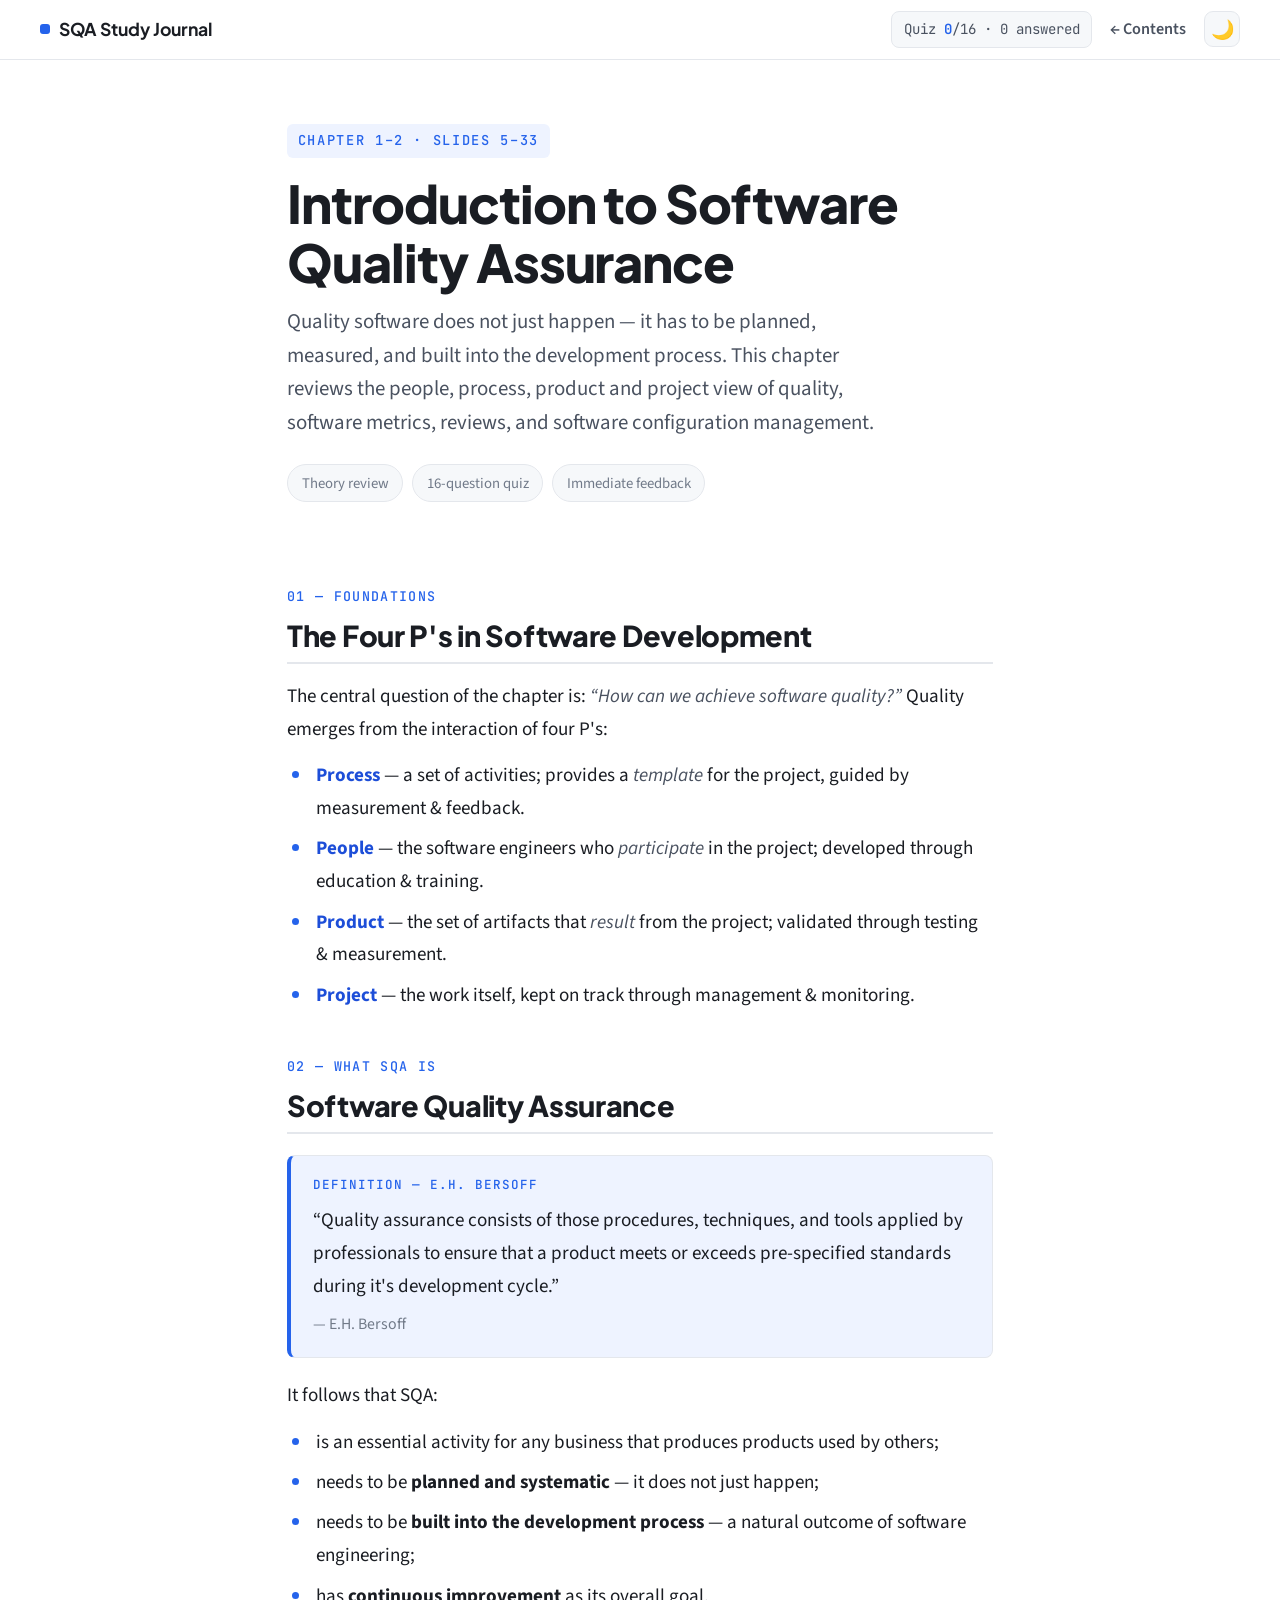
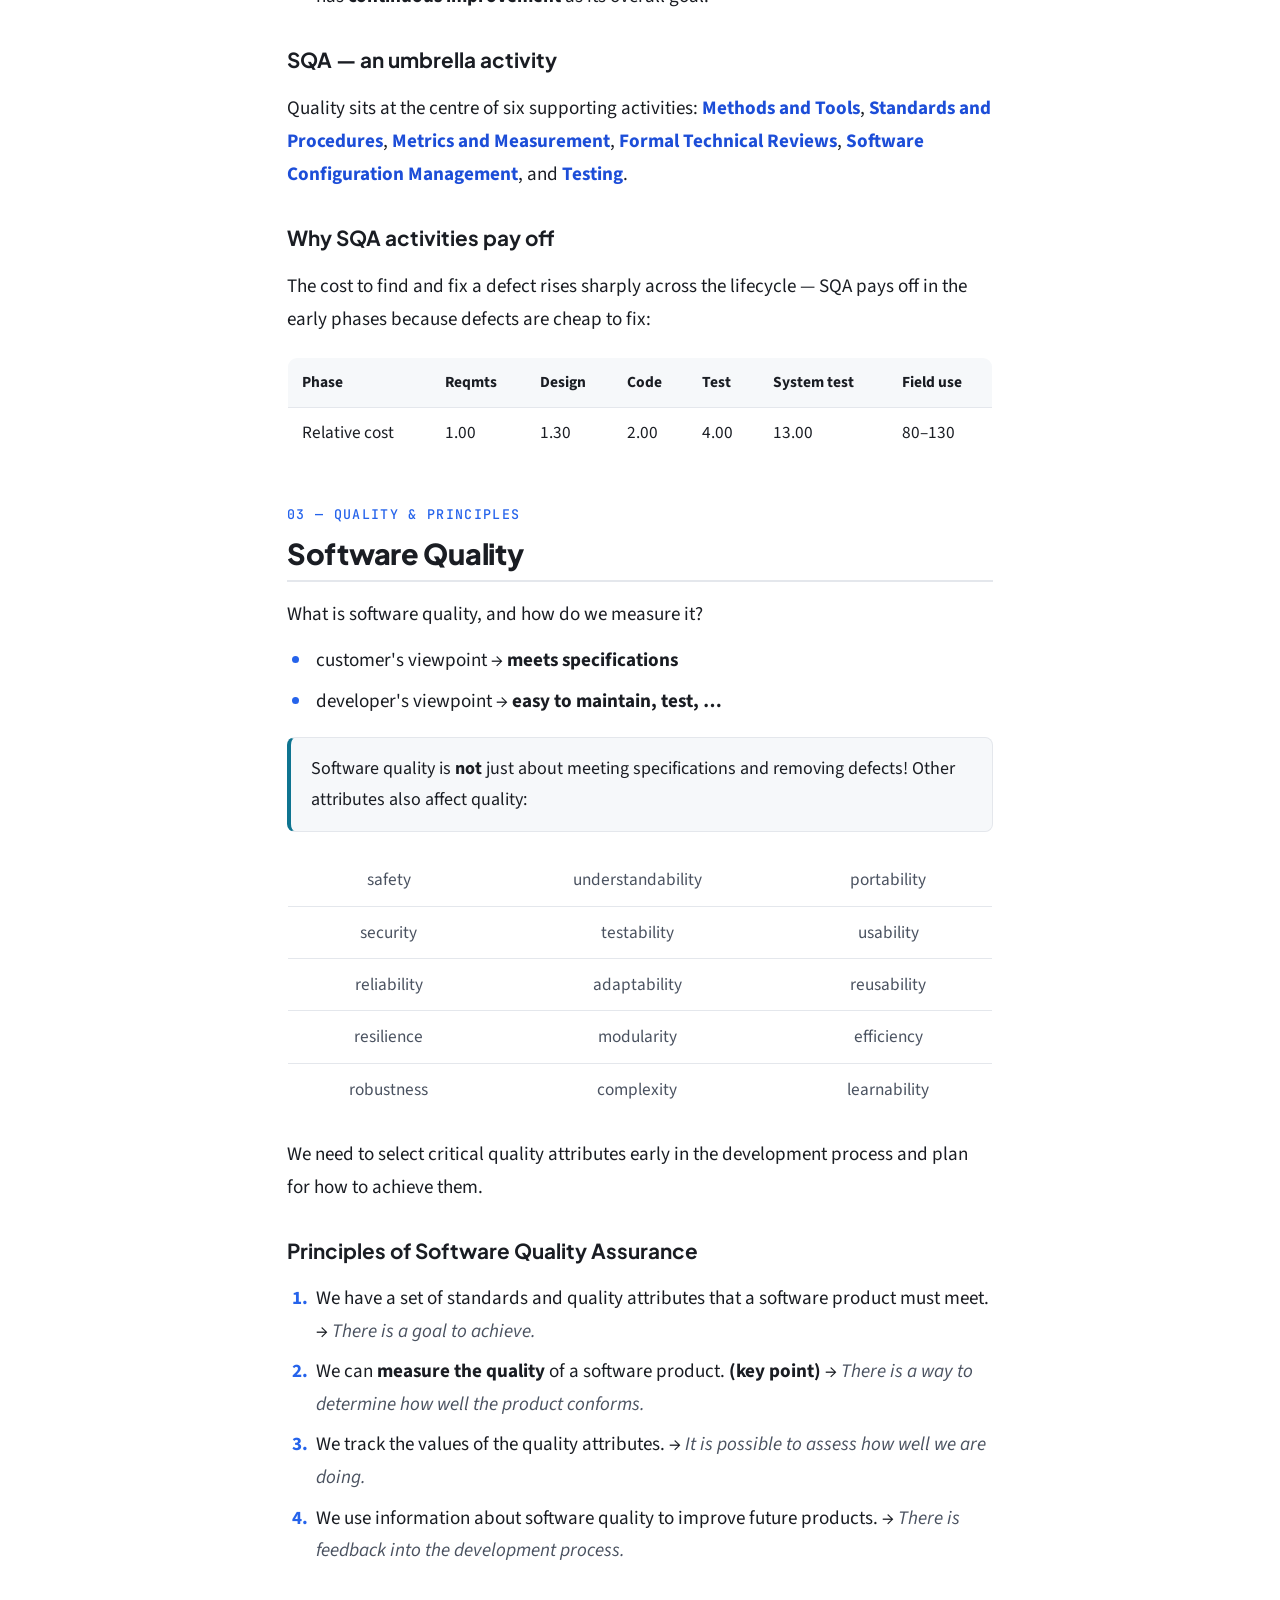
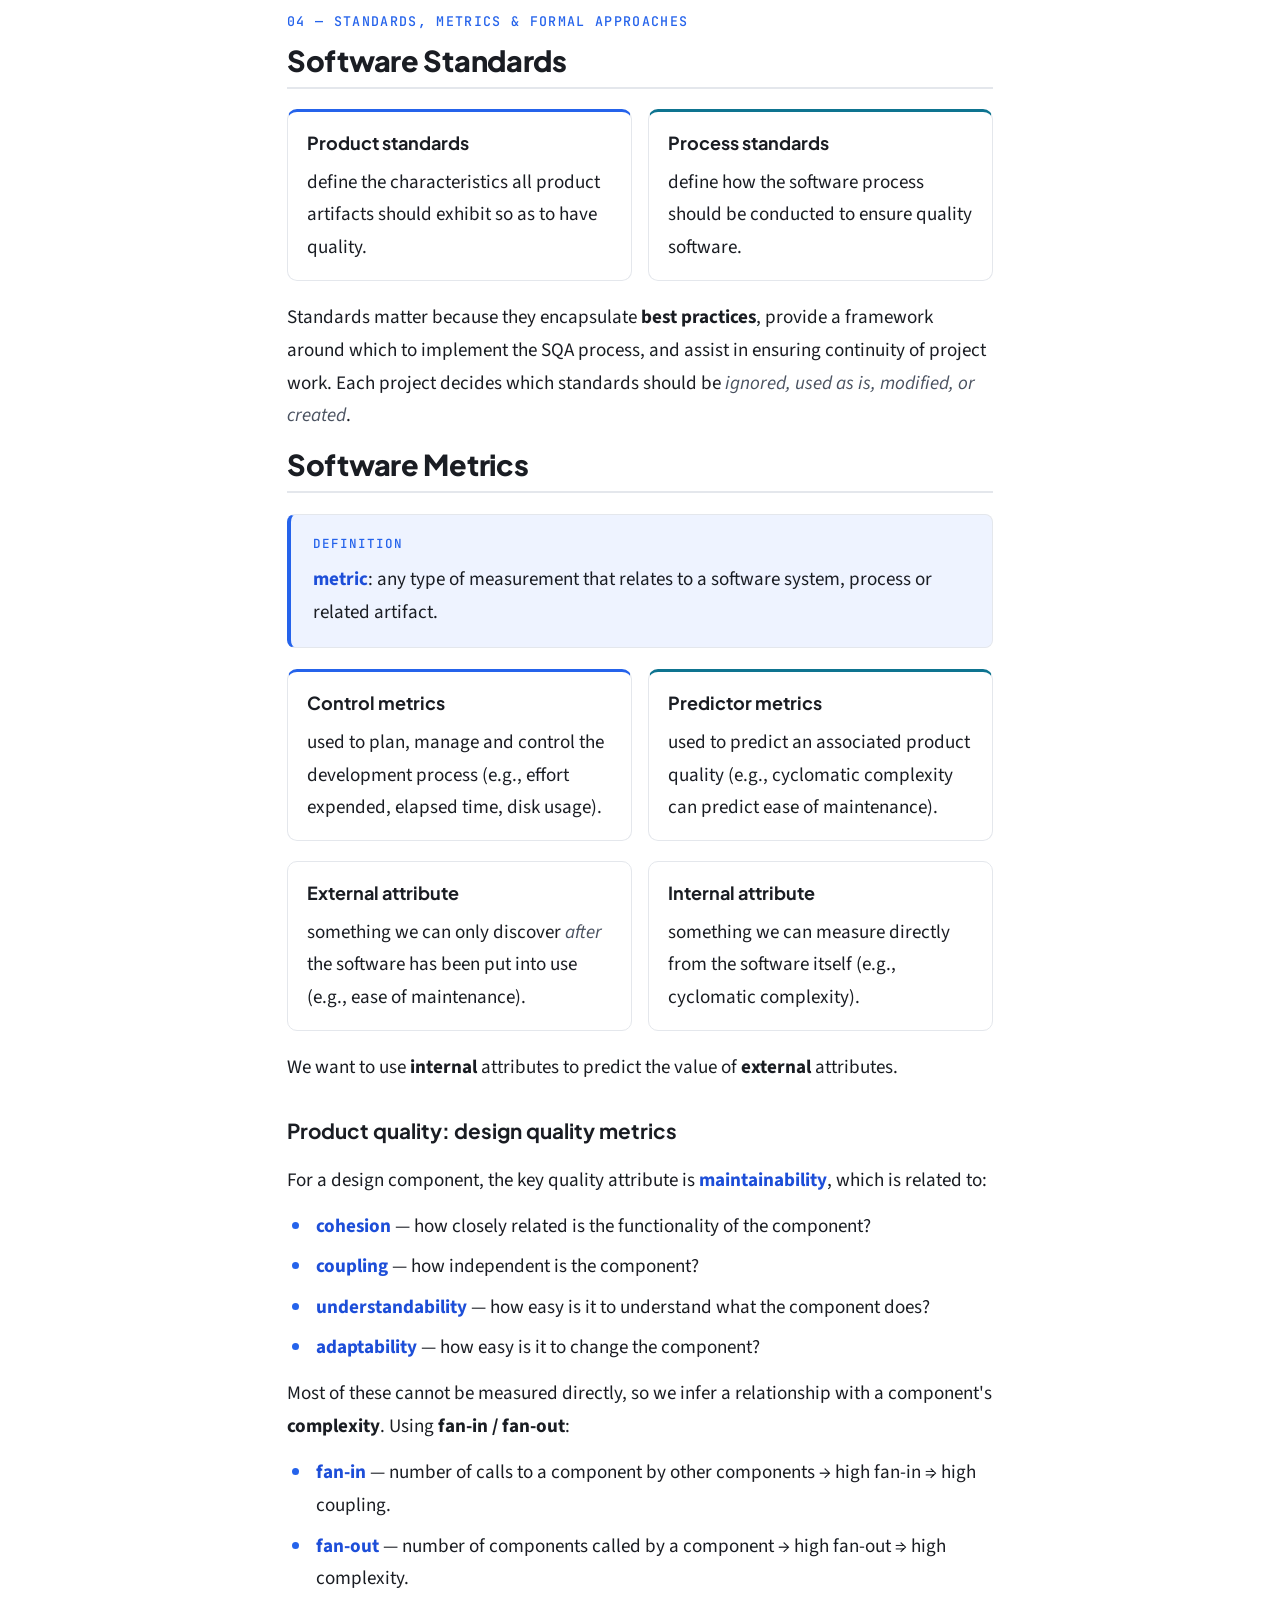
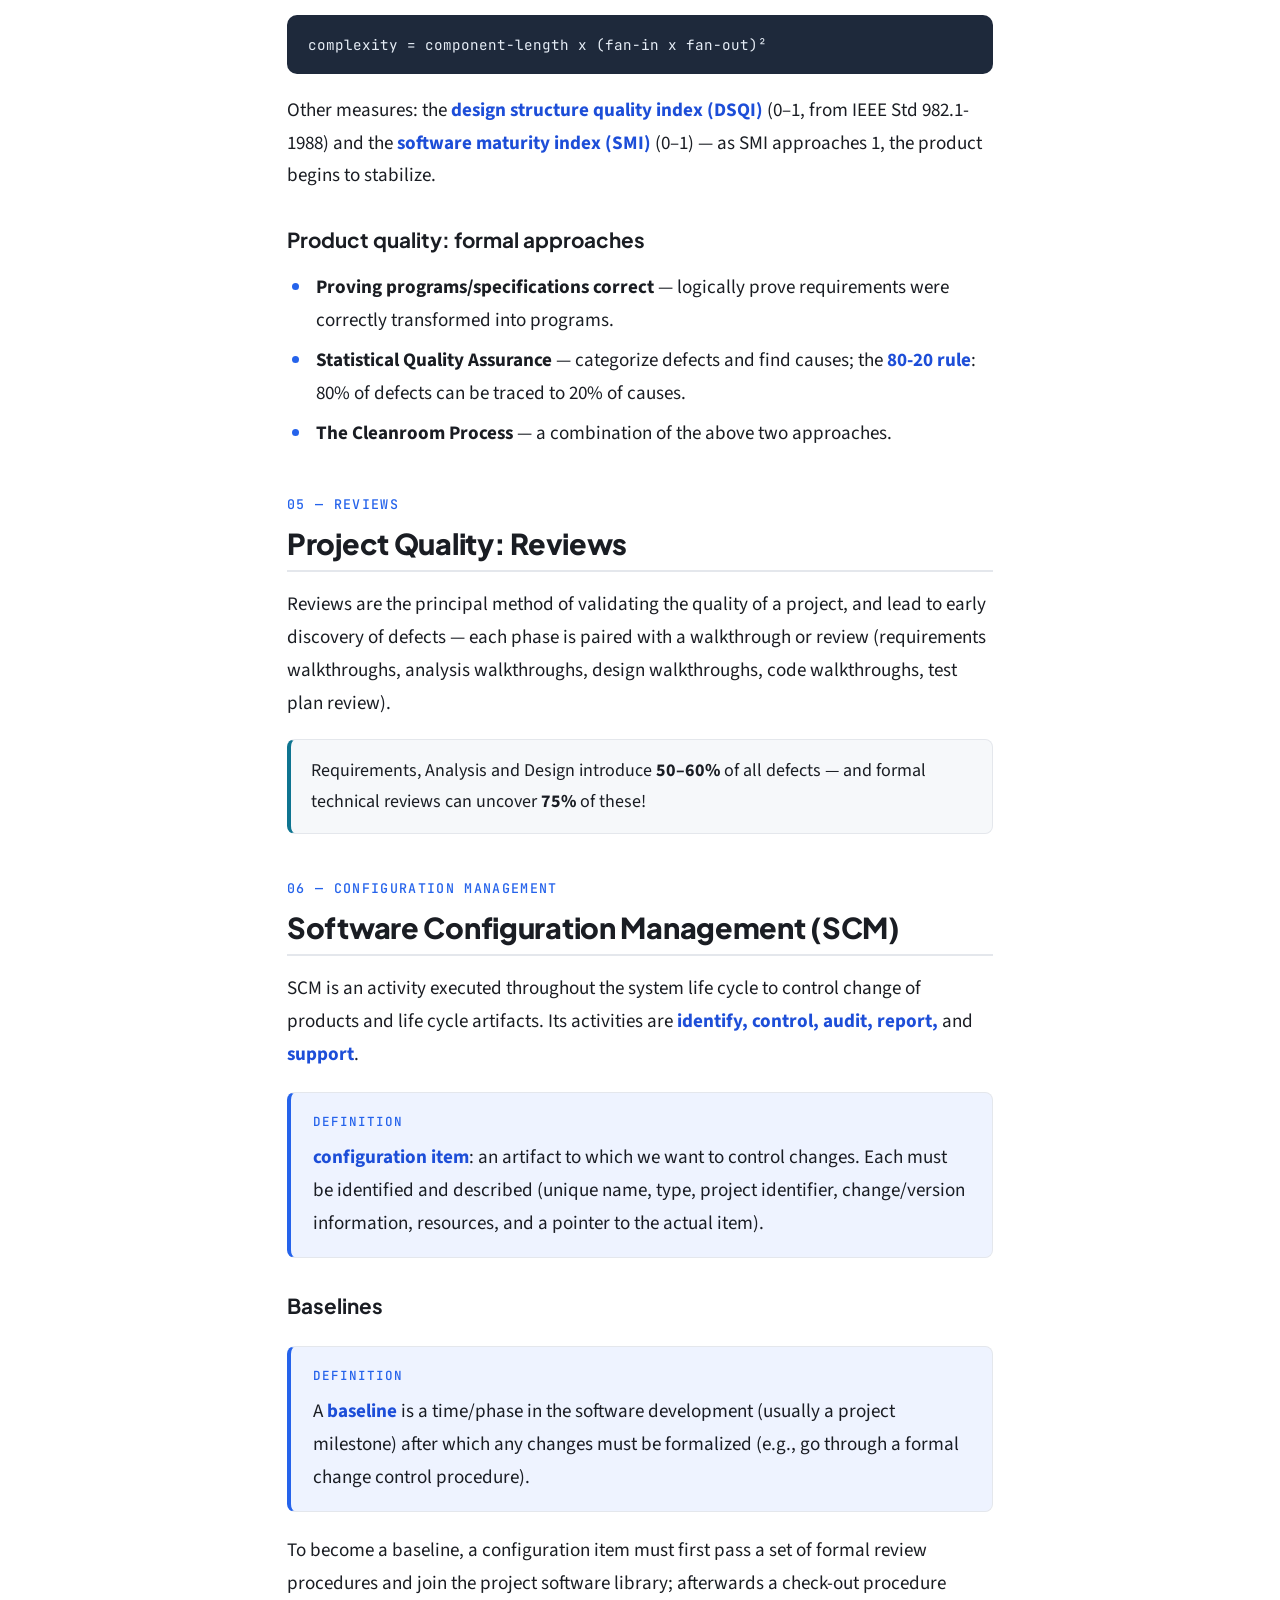
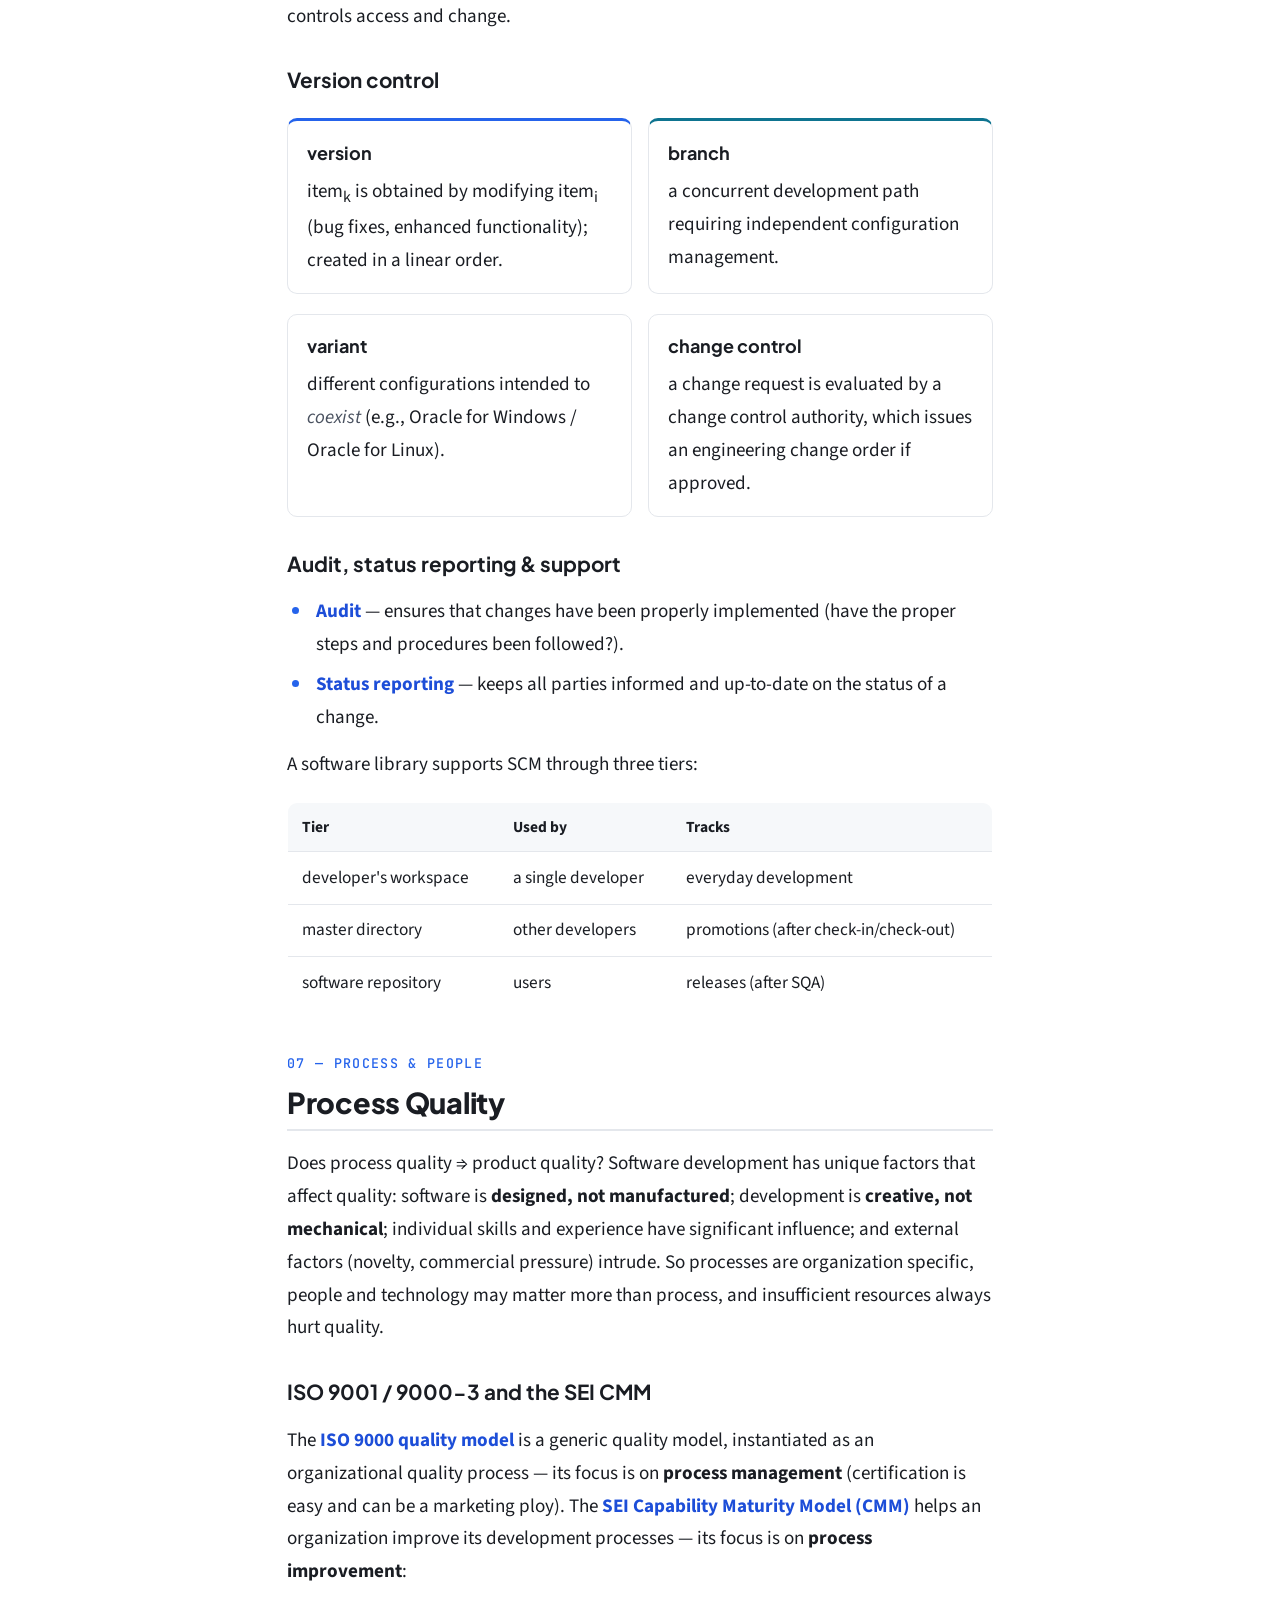
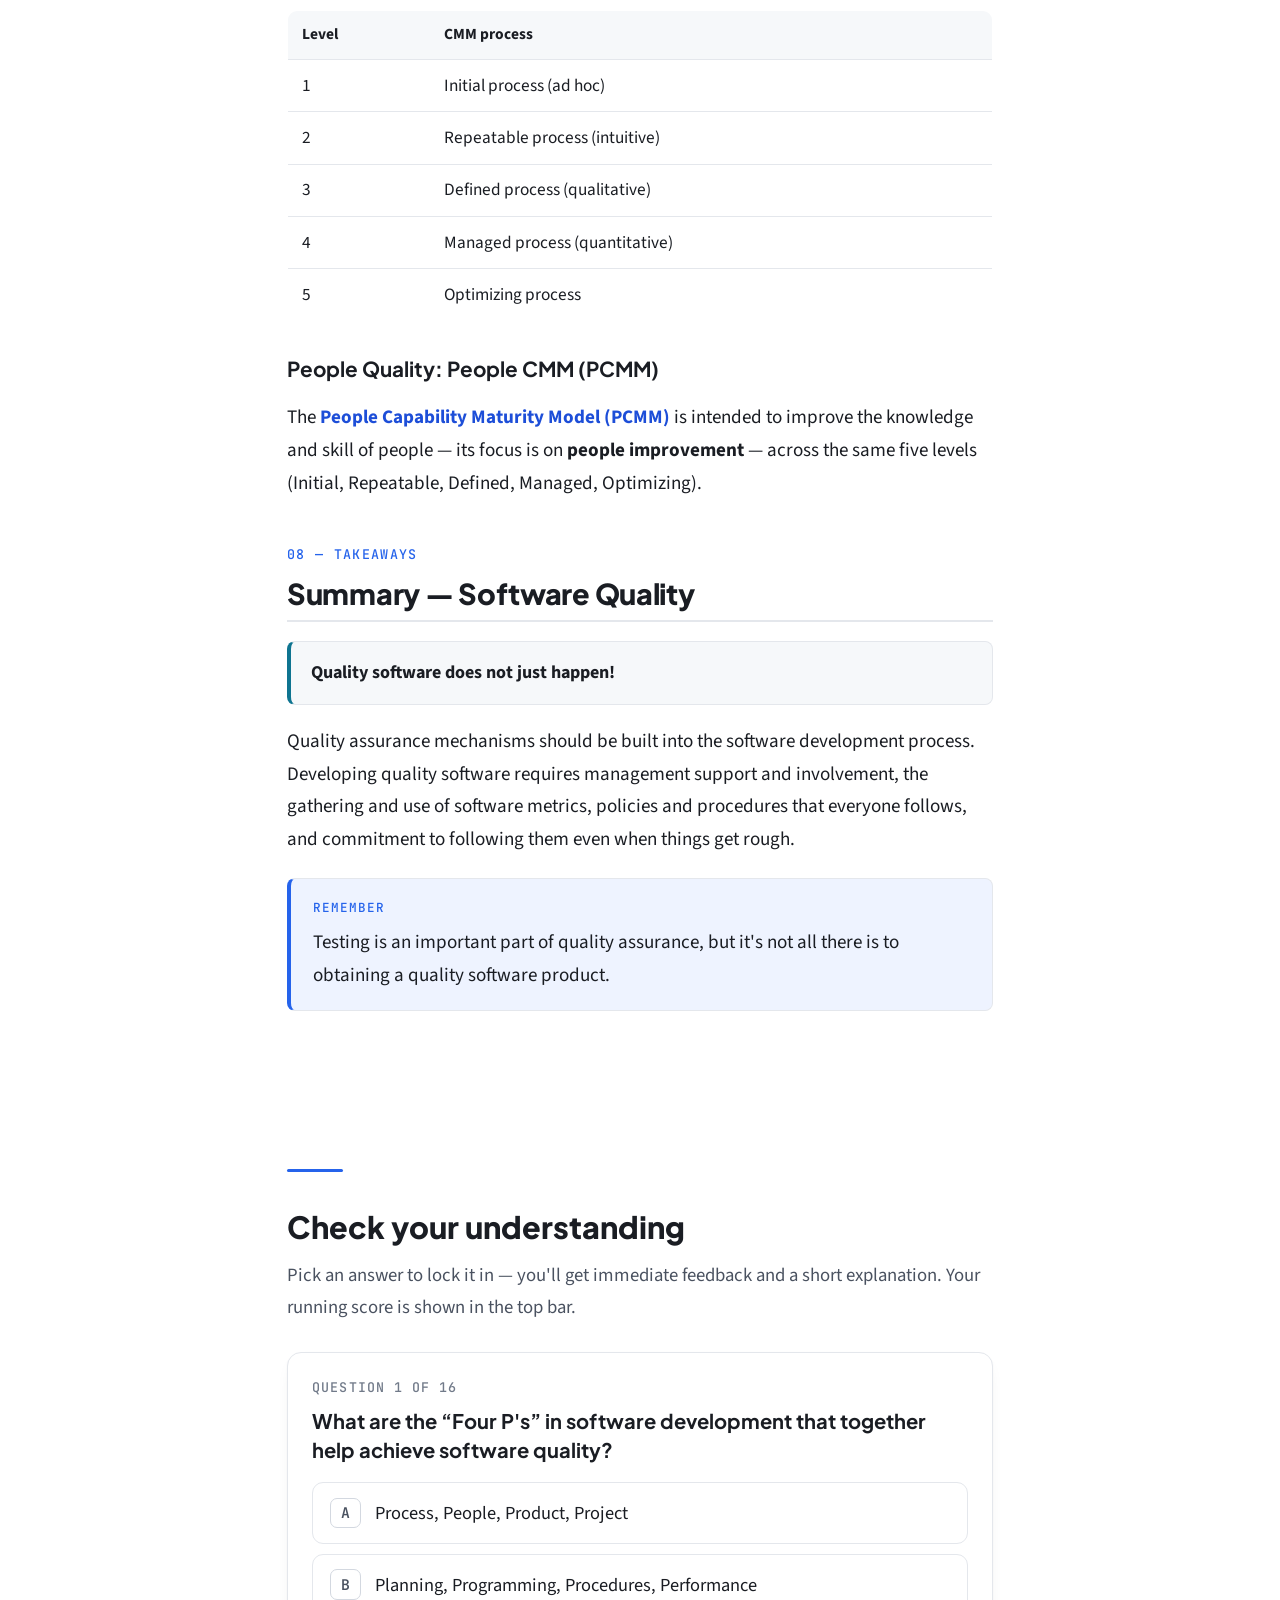
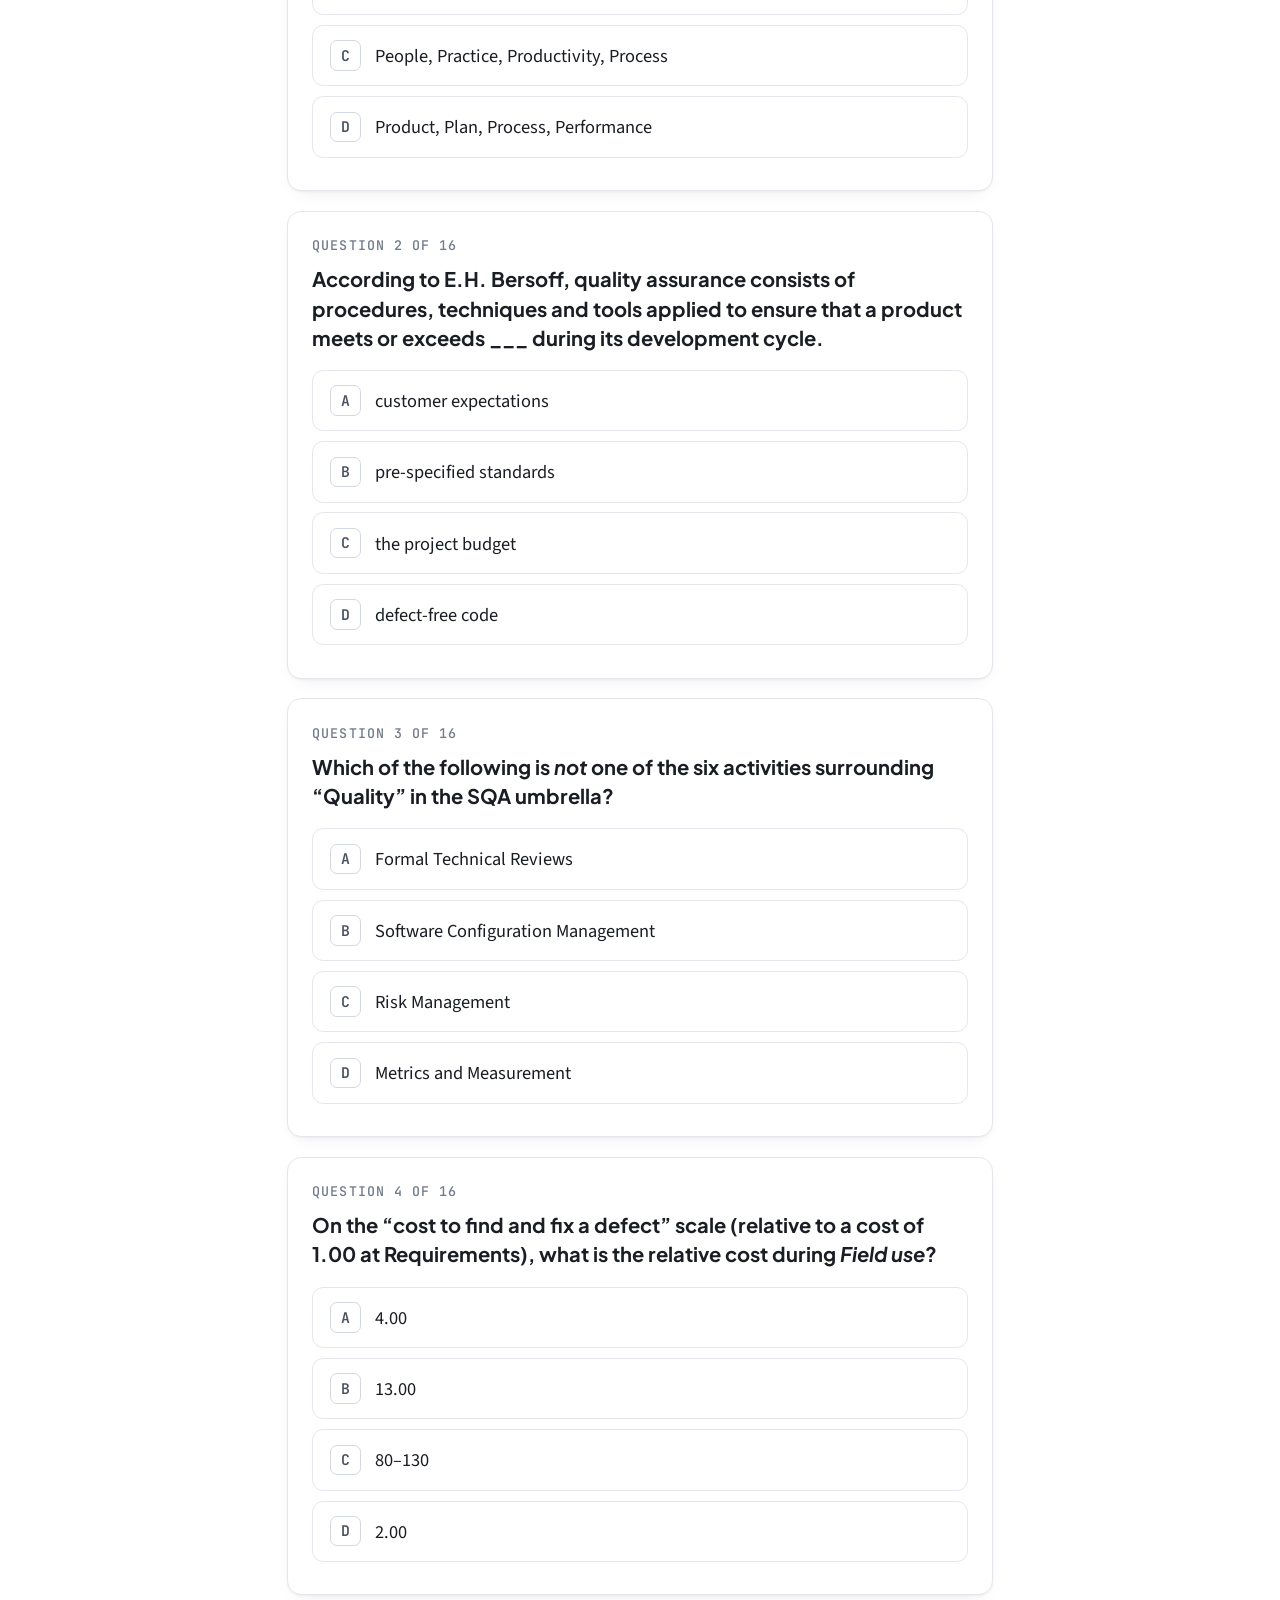
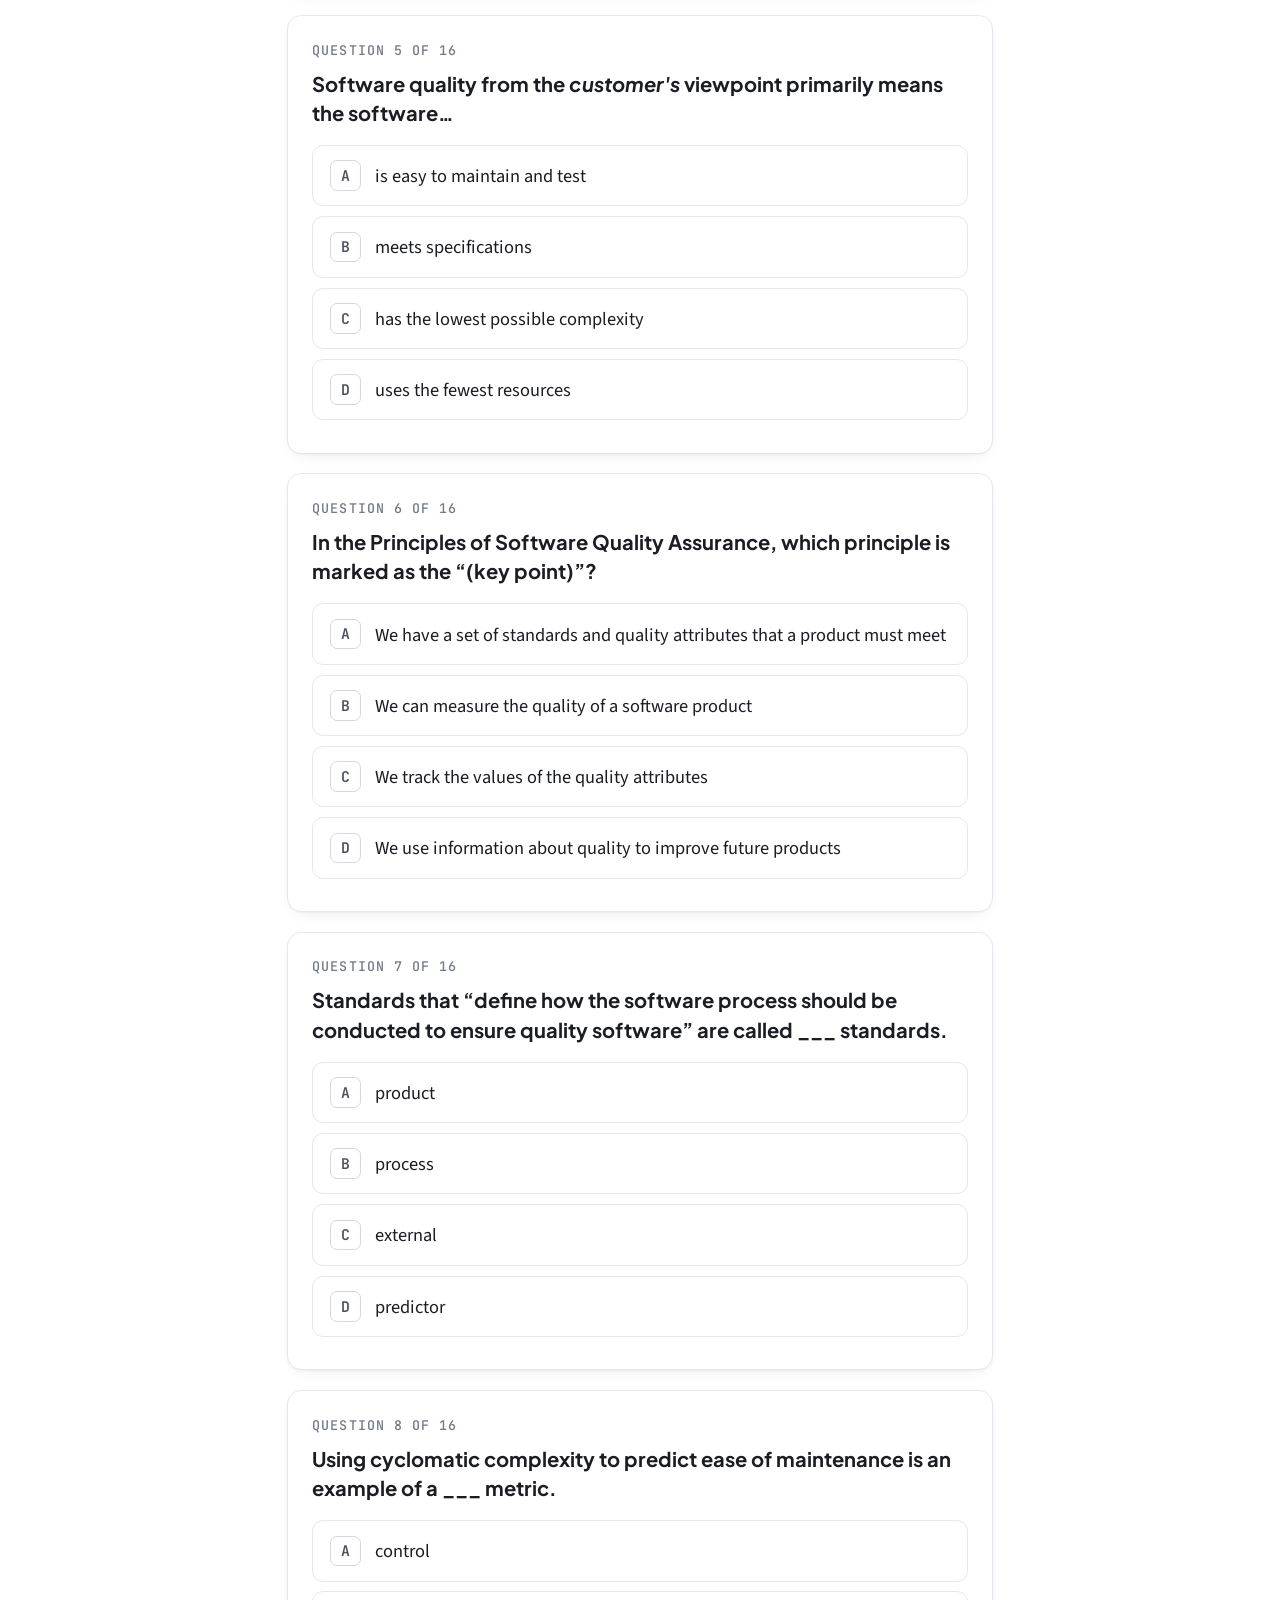
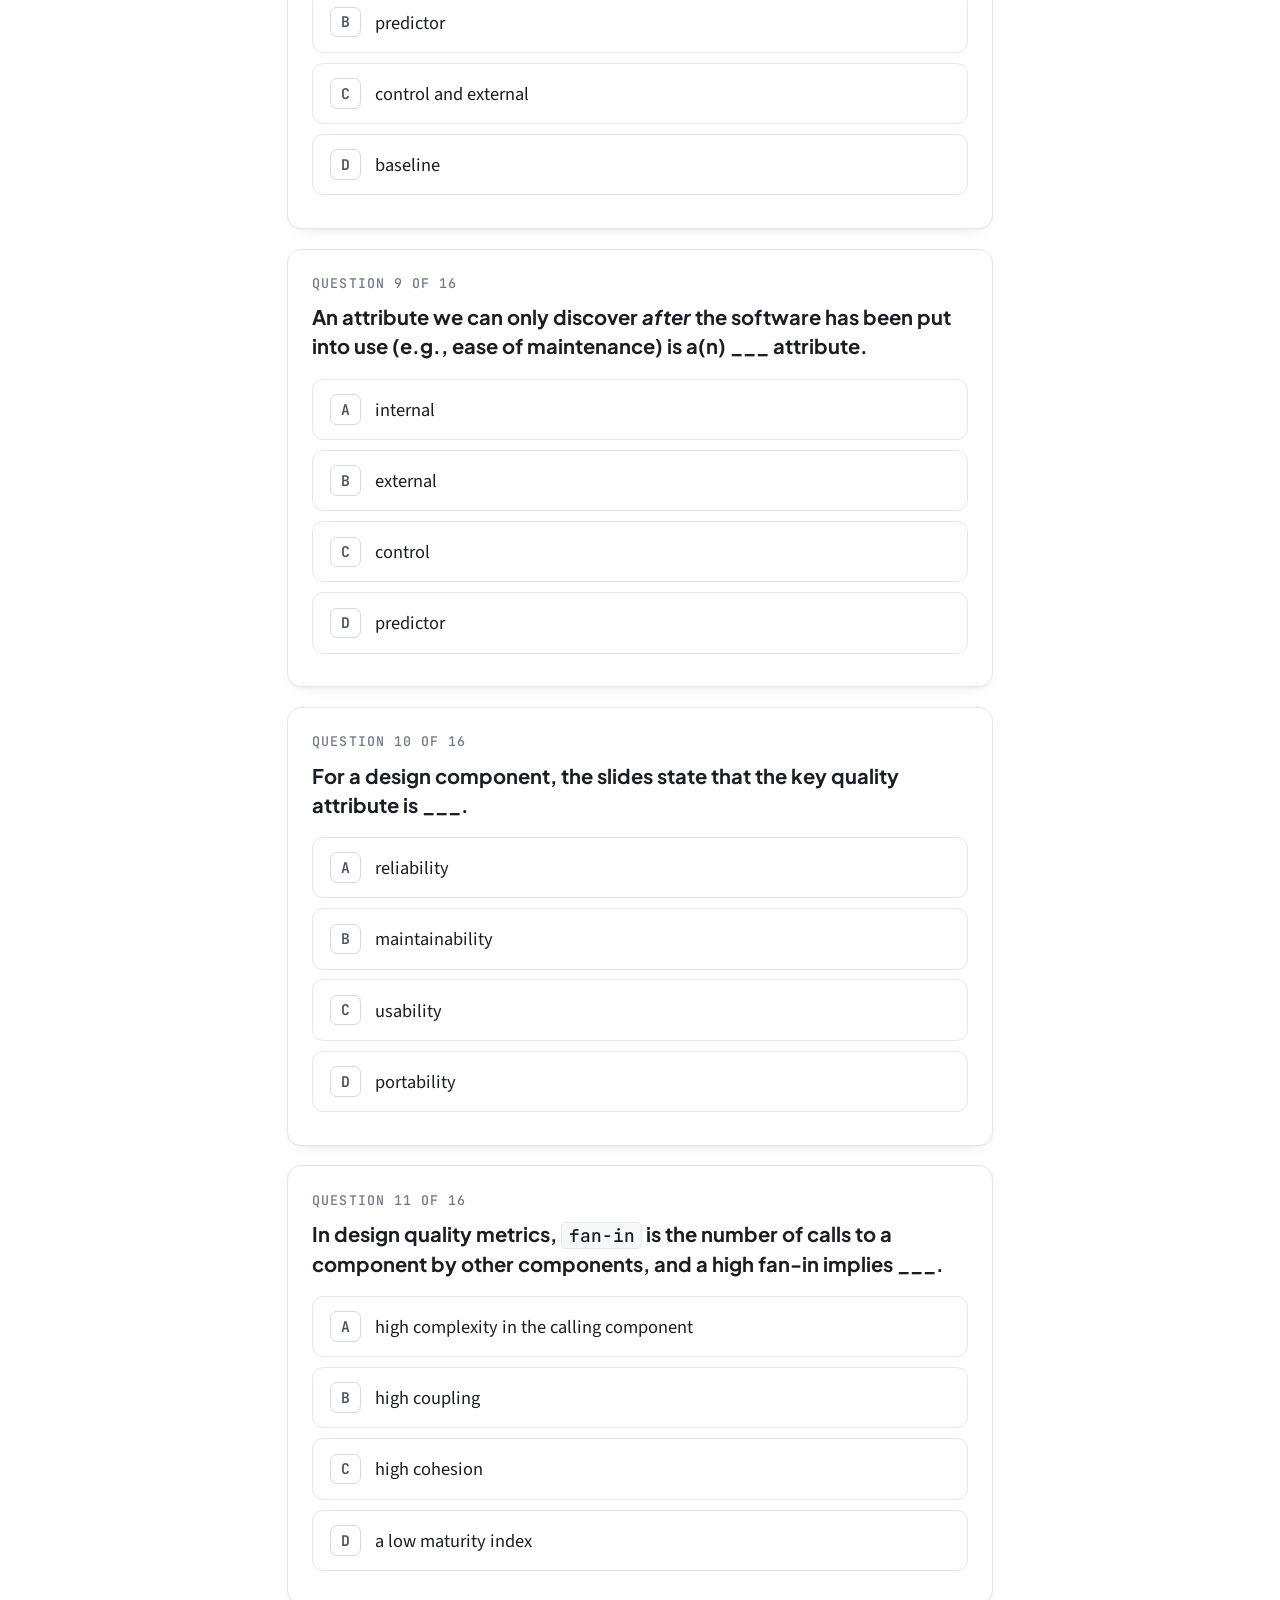
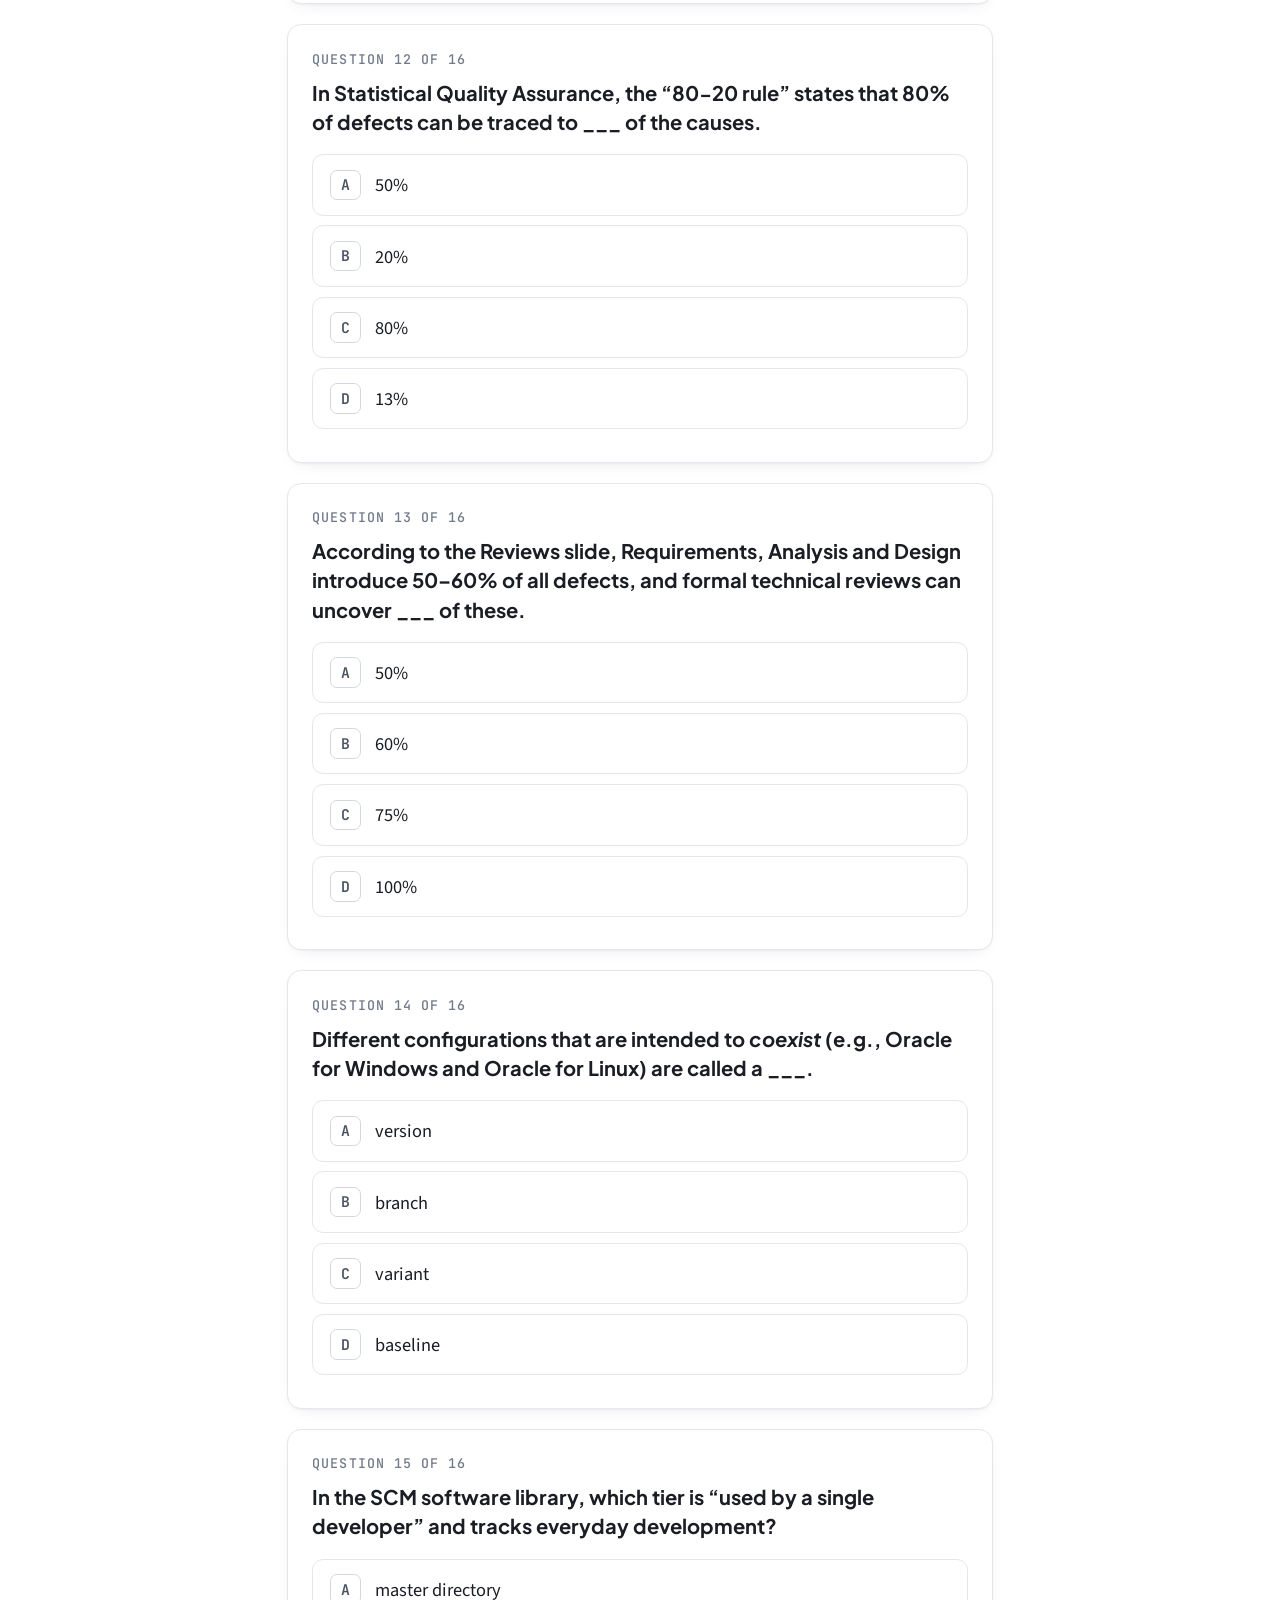
==== chapter-01-intro-to-sqa.html @ 641110a7 "Initial commit Co-Authored-By: Claude Opus 4.8 (1M context) <noreply@anthropic.com>" ====
<!DOCTYPE html>
<html lang="en">
<head>
<meta charset="UTF-8">
<meta name="viewport" content="width=device-width, initial-scale=1.0">
<title>Ch.1–2 · Introduction to SQA — SQA Study Journal</title>
<link rel="stylesheet" href="styles.css">
<script src="theme.js"></script>
</head>
<body>
<div class="reading-progress" id="rprog"></div>

<header class="topbar">
  <a class="brand" href="index.html"><span class="dot"></span>SQA&nbsp;Study&nbsp;Journal</a>
  <span class="spacer"></span>
  <span class="score-chip" id="scoreChip">Quiz <b>0</b>/0</span>
  <a class="back" href="index.html">← Contents</a>
  <button class="theme-toggle" id="themeToggle" type="button" aria-label="Chuyển Sáng/Tối" title="Sáng / Tối">
    <span class="moon">🌙</span><span class="sun">☀️</span>
  </button>
</header>

<main class="wrap">

  <!-- ===================== HERO ===================== -->
  <section class="hero reveal">
    <p class="eyebrow">Chapter 1–2 · Slides 5–33</p>
    <h1>Introduction to Software Quality Assurance</h1>
    <p class="lede">Quality software does not just happen — it has to be planned,
       measured, and built into the development process. This chapter reviews the
       people, process, product and project view of quality, software metrics,
       reviews, and software configuration management.</p>
    <div class="meta">
      <span>Theory review</span>
      <span>16-question quiz</span>
      <span>Immediate feedback</span>
    </div>
  </section>

  <!-- ===================== THEORY ===================== -->
  <article class="theory">

    <section class="sec">
      <p class="kicker">01 — Foundations</p>
      <h2>The Four P's in Software Development</h2>
      <p>The central question of the chapter is: <em>“How can we achieve software
         quality?”</em> Quality emerges from the interaction of four P's:</p>
      <ul>
        <li><span class="term">Process</span> — a set of activities; provides a <em>template</em> for the project, guided by measurement &amp; feedback.</li>
        <li><span class="term">People</span> — the software engineers who <em>participate</em> in the project; developed through education &amp; training.</li>
        <li><span class="term">Product</span> — the set of artifacts that <em>result</em> from the project; validated through testing &amp; measurement.</li>
        <li><span class="term">Project</span> — the work itself, kept on track through management &amp; monitoring.</li>
      </ul>
    </section>

    <section class="sec">
      <p class="kicker">02 — What SQA Is</p>
      <h2>Software Quality Assurance</h2>
      <div class="def">
        <span class="label">Definition — E.H. Bersoff</span>
        <p>“Quality assurance consists of those procedures, techniques, and tools
           applied by professionals to ensure that a product meets or exceeds
           pre-specified standards during it's development cycle.”</p>
        <cite>— E.H. Bersoff</cite>
      </div>
      <p>It follows that SQA:</p>
      <ul>
        <li>is an essential activity for any business that produces products used by others;</li>
        <li>needs to be <strong>planned and systematic</strong> — it does not just happen;</li>
        <li>needs to be <strong>built into the development process</strong> — a natural outcome of software engineering;</li>
        <li>has <strong>continuous improvement</strong> as its overall goal.</li>
      </ul>

      <h3>SQA — an umbrella activity</h3>
      <p>Quality sits at the centre of six supporting activities:
         <span class="term">Methods and Tools</span>, <span class="term">Standards and Procedures</span>,
         <span class="term">Metrics and Measurement</span>, <span class="term">Formal Technical Reviews</span>,
         <span class="term">Software Configuration Management</span>, and <span class="term">Testing</span>.</p>

      <h3>Why SQA activities pay off</h3>
      <p>The cost to find and fix a defect rises sharply across the lifecycle —
         SQA pays off in the early phases because defects are cheap to fix:</p>
      <div class="tbl-wrap">
        <table class="t">
          <thead><tr><th>Phase</th><th>Reqmts</th><th>Design</th><th>Code</th><th>Test</th><th>System&nbsp;test</th><th>Field&nbsp;use</th></tr></thead>
          <tbody><tr><td>Relative cost</td><td>1.00</td><td>1.30</td><td>2.00</td><td>4.00</td><td>13.00</td><td>80–130</td></tr></tbody>
        </table>
      </div>
    </section>

    <section class="sec">
      <p class="kicker">03 — Quality &amp; Principles</p>
      <h2>Software Quality</h2>
      <p>What is software quality, and how do we measure it?</p>
      <ul>
        <li>customer's viewpoint → <strong>meets specifications</strong></li>
        <li>developer's viewpoint → <strong>easy to maintain, test, …</strong></li>
      </ul>
      <div class="note">Software quality is <b>not</b> just about meeting specifications
        and removing defects! Other attributes also affect quality:</div>
      <div class="tbl-wrap">
        <table class="t grid">
          <tbody>
            <tr><td>safety</td><td>understandability</td><td>portability</td></tr>
            <tr><td>security</td><td>testability</td><td>usability</td></tr>
            <tr><td>reliability</td><td>adaptability</td><td>reusability</td></tr>
            <tr><td>resilience</td><td>modularity</td><td>efficiency</td></tr>
            <tr><td>robustness</td><td>complexity</td><td>learnability</td></tr>
          </tbody>
        </table>
      </div>
      <p>We need to select critical quality attributes early in the development
         process and plan for how to achieve them.</p>

      <h3>Principles of Software Quality Assurance</h3>
      <ol>
        <li>We have a set of standards and quality attributes that a software product must meet. → <em>There is a goal to achieve.</em></li>
        <li>We can <strong>measure the quality</strong> of a software product. <strong>(key point)</strong> → <em>There is a way to determine how well the product conforms.</em></li>
        <li>We track the values of the quality attributes. → <em>It is possible to assess how well we are doing.</em></li>
        <li>We use information about software quality to improve future products. → <em>There is feedback into the development process.</em></li>
      </ol>
    </section>

    <section class="sec">
      <p class="kicker">04 — Standards, Metrics &amp; Formal Approaches</p>
      <h2>Software Standards</h2>
      <div class="duo">
        <div class="box accent"><h4>Product standards</h4>
          define the characteristics all product artifacts should exhibit so as to have quality.</div>
        <div class="box teal"><h4>Process standards</h4>
          define how the software process should be conducted to ensure quality software.</div>
      </div>
      <p>Standards matter because they encapsulate <strong>best practices</strong>, provide a
         framework around which to implement the SQA process, and assist in ensuring
         continuity of project work. Each project decides which standards should be
         <em>ignored, used as is, modified, or created</em>.</p>

      <h2>Software Metrics</h2>
      <div class="def">
        <span class="label">Definition</span>
        <p><span class="term">metric</span>: any type of measurement that relates to a
           software system, process or related artifact.</p>
      </div>
      <div class="duo">
        <div class="box accent"><h4>Control metrics</h4>
          used to plan, manage and control the development process (e.g., effort expended, elapsed time, disk usage).</div>
        <div class="box teal"><h4>Predictor metrics</h4>
          used to predict an associated product quality (e.g., cyclomatic complexity can predict ease of maintenance).</div>
      </div>
      <div class="duo">
        <div class="box"><h4>External attribute</h4>
          something we can only discover <em>after</em> the software has been put into use (e.g., ease of maintenance).</div>
        <div class="box"><h4>Internal attribute</h4>
          something we can measure directly from the software itself (e.g., cyclomatic complexity).</div>
      </div>
      <p>We want to use <strong>internal</strong> attributes to predict the value of
         <strong>external</strong> attributes.</p>

      <h3>Product quality: design quality metrics</h3>
      <p>For a design component, the key quality attribute is <span class="term">maintainability</span>,
         which is related to:</p>
      <ul>
        <li><span class="term">cohesion</span> — how closely related is the functionality of the component?</li>
        <li><span class="term">coupling</span> — how independent is the component?</li>
        <li><span class="term">understandability</span> — how easy is it to understand what the component does?</li>
        <li><span class="term">adaptability</span> — how easy is it to change the component?</li>
      </ul>
      <p>Most of these cannot be measured directly, so we infer a relationship with a
         component's <strong>complexity</strong>. Using <strong>fan-in / fan-out</strong>:</p>
      <ul>
        <li><span class="term">fan-in</span> — number of calls to a component by other components → high fan-in ⇒ high coupling.</li>
        <li><span class="term">fan-out</span> — number of components called by a component → high fan-out ⇒ high complexity.</li>
      </ul>
      <pre><code>complexity = component-length x (fan-in x fan-out)²</code></pre>
      <p>Other measures: the <span class="term">design structure quality index (DSQI)</span> (0–1,
         from IEEE Std 982.1-1988) and the <span class="term">software maturity index (SMI)</span> (0–1) —
         as SMI approaches 1, the product begins to stabilize.</p>

      <h3>Product quality: formal approaches</h3>
      <ul>
        <li><strong>Proving programs/specifications correct</strong> — logically prove requirements were correctly transformed into programs.</li>
        <li><strong>Statistical Quality Assurance</strong> — categorize defects and find causes; the <span class="term">80-20 rule</span>: 80% of defects can be traced to 20% of causes.</li>
        <li><strong>The Cleanroom Process</strong> — a combination of the above two approaches.</li>
      </ul>
    </section>

    <section class="sec">
      <p class="kicker">05 — Reviews</p>
      <h2>Project Quality: Reviews</h2>
      <p>Reviews are the principal method of validating the quality of a project, and
         lead to early discovery of defects — each phase is paired with a walkthrough
         or review (requirements walkthroughs, analysis walkthroughs, design
         walkthroughs, code walkthroughs, test plan review).</p>
      <div class="note">Requirements, Analysis and Design introduce <b>50–60%</b> of all
        defects — and formal technical reviews can uncover <b>75%</b> of these!</div>
    </section>

    <section class="sec">
      <p class="kicker">06 — Configuration Management</p>
      <h2>Software Configuration Management (SCM)</h2>
      <p>SCM is an activity executed throughout the system life cycle to control change
         of products and life cycle artifacts. Its activities are
         <span class="term">identify, control, audit, report,</span> and <span class="term">support</span>.</p>
      <div class="def">
        <span class="label">Definition</span>
        <p><span class="term">configuration item</span>: an artifact to which we want to
           control changes. Each must be identified and described (unique name, type,
           project identifier, change/version information, resources, and a pointer to
           the actual item).</p>
      </div>

      <h3>Baselines</h3>
      <div class="def">
        <span class="label">Definition</span>
        <p>A <span class="term">baseline</span> is a time/phase in the software development
           (usually a project milestone) after which any changes must be formalized
           (e.g., go through a formal change control procedure).</p>
      </div>
      <p>To become a baseline, a configuration item must first pass a set of formal review
         procedures and join the project software library; afterwards a check-out
         procedure controls access and change.</p>

      <h3>Version control</h3>
      <div class="duo">
        <div class="box accent"><h4>version</h4>
          item<sub>k</sub> is obtained by modifying item<sub>i</sub> (bug fixes, enhanced functionality); created in a linear order.</div>
        <div class="box teal"><h4>branch</h4>
          a concurrent development path requiring independent configuration management.</div>
      </div>
      <div class="duo">
        <div class="box"><h4>variant</h4>
          different configurations intended to <em>coexist</em> (e.g., Oracle for Windows / Oracle for Linux).</div>
        <div class="box"><h4>change control</h4>
          a change request is evaluated by a change control authority, which issues an engineering change order if approved.</div>
      </div>

      <h3>Audit, status reporting &amp; support</h3>
      <ul>
        <li><span class="term">Audit</span> — ensures that changes have been properly implemented (have the proper steps and procedures been followed?).</li>
        <li><span class="term">Status reporting</span> — keeps all parties informed and up-to-date on the status of a change.</li>
      </ul>
      <p>A software library supports SCM through three tiers:</p>
      <div class="tbl-wrap">
        <table class="t">
          <thead><tr><th>Tier</th><th>Used by</th><th>Tracks</th></tr></thead>
          <tbody>
            <tr><td>developer's workspace</td><td>a single developer</td><td>everyday development</td></tr>
            <tr><td>master directory</td><td>other developers</td><td>promotions (after check-in/check-out)</td></tr>
            <tr><td>software repository</td><td>users</td><td>releases (after SQA)</td></tr>
          </tbody>
        </table>
      </div>
    </section>

    <section class="sec">
      <p class="kicker">07 — Process &amp; People</p>
      <h2>Process Quality</h2>
      <p>Does process quality ⇒ product quality? Software development has unique factors
         that affect quality: software is <strong>designed, not manufactured</strong>;
         development is <strong>creative, not mechanical</strong>; individual skills and
         experience have significant influence; and external factors (novelty, commercial
         pressure) intrude. So processes are organization specific, people and technology
         may matter more than process, and insufficient resources always hurt quality.</p>

      <h3>ISO 9001 / 9000-3 and the SEI CMM</h3>
      <p>The <span class="term">ISO 9000 quality model</span> is a generic quality model,
         instantiated as an organizational quality process — its focus is on
         <strong>process management</strong> (certification is easy and can be a marketing ploy).
         The <span class="term">SEI Capability Maturity Model (CMM)</span> helps an organization
         improve its development processes — its focus is on <strong>process improvement</strong>:</p>
      <div class="tbl-wrap">
        <table class="t">
          <thead><tr><th>Level</th><th>CMM process</th></tr></thead>
          <tbody>
            <tr><td>1</td><td>Initial process (ad hoc)</td></tr>
            <tr><td>2</td><td>Repeatable process (intuitive)</td></tr>
            <tr><td>3</td><td>Defined process (qualitative)</td></tr>
            <tr><td>4</td><td>Managed process (quantitative)</td></tr>
            <tr><td>5</td><td>Optimizing process</td></tr>
          </tbody>
        </table>
      </div>

      <h3>People Quality: People CMM (PCMM)</h3>
      <p>The <span class="term">People Capability Maturity Model (PCMM)</span> is intended to
         improve the knowledge and skill of people — its focus is on
         <strong>people improvement</strong> — across the same five levels (Initial,
         Repeatable, Defined, Managed, Optimizing).</p>
    </section>

    <section class="sec">
      <p class="kicker">08 — Takeaways</p>
      <h2>Summary — Software Quality</h2>
      <div class="note"><b>Quality software does not just happen!</b></div>
      <p>Quality assurance mechanisms should be built into the software development
         process. Developing quality software requires management support and
         involvement, the gathering and use of software metrics, policies and procedures
         that everyone follows, and commitment to following them even when things get rough.</p>
      <div class="def">
        <span class="label">Remember</span>
        <p>Testing is an important part of quality assurance, but it's not all there is
           to obtaining a quality software product.</p>
      </div>
    </section>
  </article>

  <!-- ===================== QUIZ ===================== -->
  <section class="quiz-sec">
    <div class="quiz-head">
      <h2>Check your understanding</h2>
    </div>
    <p class="quiz-intro">Pick an answer to lock it in — you'll get immediate feedback and
       a short explanation. Your running score is shown in the top bar.</p>

    <div id="quiz"></div>

    <div class="results" id="results">
      <div class="ring"><i>0%</i></div>
      <div class="msg">
        <h3>You scored 0 / 0</h3>
        <p>Review and try again any time.</p>
      </div>
      <button class="btn" onclick="location.reload()">Retake quiz ↺</button>
    </div>
  </section>

  <nav class="footnav">
    <a href="index.html">← All chapters</a>
    <a href="chapter-03-sqa-management.html">Chapter 3 · SQA Management →</a>
  </nav>
</main>

<script>
window.STUDY = {
  quiz: [
    {
      q: "What are the “Four P's” in software development that together help achieve software quality?",
      options: [
        "Process, People, Product, Project",
        "Planning, Programming, Procedures, Performance",
        "People, Practice, Productivity, Process",
        "Product, Plan, Process, Performance"
      ],
      answer: 0,
      explain: "The Four P's are <strong>Process</strong> (a template), <strong>People</strong> (who participate), <strong>Product</strong> (the resulting artifacts) and <strong>Project</strong> (managed and monitored)."
    },
    {
      q: "According to E.H. Bersoff, quality assurance consists of procedures, techniques and tools applied to ensure that a product meets or exceeds ___ during its development cycle.",
      options: [
        "customer expectations",
        "pre-specified standards",
        "the project budget",
        "defect-free code"
      ],
      answer: 1,
      explain: "Bersoff's definition ends “…to ensure that a product meets or exceeds <strong>pre-specified standards</strong> during it's development cycle.”"
    },
    {
      q: "Which of the following is <em>not</em> one of the six activities surrounding “Quality” in the SQA umbrella?",
      options: [
        "Formal Technical Reviews",
        "Software Configuration Management",
        "Risk Management",
        "Metrics and Measurement"
      ],
      answer: 2,
      explain: "The six umbrella activities are Methods and Tools, Standards and Procedures, Metrics and Measurement, Formal Technical Reviews, Software Configuration Management, and Testing. <strong>Risk Management</strong> is not among them."
    },
    {
      q: "On the “cost to find and fix a defect” scale (relative to a cost of 1.00 at Requirements), what is the relative cost during <em>Field use</em>?",
      options: [ "4.00", "13.00", "80–130", "2.00" ],
      answer: 2,
      explain: "Costs escalate from 1.00 (Reqmts) up to <strong>80–130</strong> in Field use — which is exactly why SQA pays off early, when defects are cheap to fix."
    },
    {
      q: "Software quality from the <em>customer's</em> viewpoint primarily means the software…",
      options: [
        "is easy to maintain and test",
        "meets specifications",
        "has the lowest possible complexity",
        "uses the fewest resources"
      ],
      answer: 1,
      explain: "Customer's viewpoint → <strong>meets specifications</strong>; developer's viewpoint → easy to maintain, test, etc. But quality is <em>not</em> just meeting specs and removing defects."
    },
    {
      q: "In the Principles of Software Quality Assurance, which principle is marked as the “(key point)”?",
      options: [
        "We have a set of standards and quality attributes that a product must meet",
        "We can measure the quality of a software product",
        "We track the values of the quality attributes",
        "We use information about quality to improve future products"
      ],
      answer: 1,
      explain: "Principle 2 — “<strong>We can measure the quality</strong> of a software product” — is the key point: it means there is a way to determine how well the product conforms."
    },
    {
      q: "Standards that “define how the software process should be conducted to ensure quality software” are called ___ standards.",
      options: [ "product", "process", "external", "predictor" ],
      answer: 1,
      explain: "<strong>Process</strong> standards define how the process is conducted; <strong>product</strong> standards define characteristics the product artifacts should exhibit."
    },
    {
      q: "Using cyclomatic complexity to predict ease of maintenance is an example of a ___ metric.",
      options: [ "control", "predictor", "control and external", "baseline" ],
      answer: 1,
      explain: "<strong>Predictor metrics</strong> predict an associated product quality. <strong>Control metrics</strong> (effort, elapsed time, disk usage) are used to plan, manage and control the process."
    },
    {
      q: "An attribute we can only discover <em>after</em> the software has been put into use (e.g., ease of maintenance) is a(n) ___ attribute.",
      options: [ "internal", "external", "control", "predictor" ],
      answer: 1,
      explain: "That is an <strong>external attribute</strong>. An <strong>internal attribute</strong> (e.g., cyclomatic complexity) can be measured directly from the software itself."
    },
    {
      q: "For a design component, the slides state that the key quality attribute is ___.",
      options: [ "reliability", "maintainability", "usability", "portability" ],
      answer: 1,
      explain: "The key design quality attribute is <strong>maintainability</strong>, related to cohesion, coupling, understandability and adaptability."
    },
    {
      q: "In design quality metrics, <code>fan-in</code> is the number of calls to a component by other components, and a high fan-in implies ___.",
      options: [
        "high complexity in the calling component",
        "high coupling",
        "high cohesion",
        "a low maturity index"
      ],
      answer: 1,
      explain: "High <strong>fan-in ⇒ high coupling</strong>; high <strong>fan-out</strong> means the calling component has high complexity. complexity = component-length × (fan-in × fan-out)²."
    },
    {
      q: "In Statistical Quality Assurance, the “80-20 rule” states that 80% of defects can be traced to ___ of the causes.",
      options: [ "50%", "20%", "80%", "13%" ],
      answer: 1,
      explain: "The <strong>80-20 rule</strong>: 80% of defects can be traced to <strong>20%</strong> of causes — so effort is directed at isolating and correcting that 20%."
    },
    {
      q: "According to the Reviews slide, Requirements, Analysis and Design introduce 50–60% of all defects, and formal technical reviews can uncover ___ of these.",
      options: [ "50%", "60%", "75%", "100%" ],
      answer: 2,
      explain: "Formal technical reviews can uncover <strong>75%</strong> of the defects introduced during Requirements, Analysis and Design — leading to early discovery of defects."
    },
    {
      q: "Different configurations that are intended to <em>coexist</em> (e.g., Oracle for Windows and Oracle for Linux) are called a ___.",
      options: [ "version", "branch", "variant", "baseline" ],
      answer: 2,
      explain: "A <strong>variant</strong> = different configurations intended to coexist. A <strong>version</strong> is created in linear order by modifying a prior item; a <strong>branch</strong> is a concurrent development path."
    },
    {
      q: "In the SCM software library, which tier is “used by a single developer” and tracks everyday development?",
      options: [
        "master directory",
        "software repository",
        "developer's workspace",
        "configuration baseline"
      ],
      answer: 2,
      explain: "The <strong>developer's workspace</strong> is used by a single developer. The <strong>master directory</strong> serves other developers (promotions); the <strong>software repository</strong> serves users (releases, after SQA)."
    },
    {
      q: "The People Capability Maturity Model (PCMM) places its focus on ___, whereas the SEI CMM focuses on process improvement.",
      options: [
        "people improvement",
        "product certification",
        "process management",
        "defect prevention"
      ],
      answer: 0,
      explain: "PCMM is intended to improve the knowledge and skill of people — its focus is on <strong>people improvement</strong>. (ISO 9000's focus is process management; CMM's is process improvement.)"
    }
  ]
};
</script>
<script src="quiz.js"></script>
</body>
</html>
---- styles.css ----
/* =========================================================================
   SQA Study Journal — v2 stylesheet
   Goal: maximum readability for studying.
   Light, clean, high-contrast. Sans-serif. Larger type, roomy line-height.
   Blue accent. Includes a dark theme via [data-theme="dark"].
   ========================================================================= */

@import url('https://fonts.googleapis.com/css2?family=Plus+Jakarta+Sans:wght@500;600;700;800&family=Source+Sans+3:ital,wght@0,400;0,600;0,700;1,400&family=JetBrains+Mono:wght@400;500&display=swap');

/* ---------- LIGHT (default) ---------- */
:root {
  --bg:        #ffffff;
  --bg-2:      #f6f8fa;
  --surface:   #ffffff;
  --text:      #1a1d23;
  --text-2:    #4a5260;
  --text-3:    #717a89;
  --border:    #e4e7ec;
  --border-2:  #d3d8e0;

  --accent:     #2563eb;
  --accent-dk:  #1d4ed8;
  --accent-soft:#eef3ff;
  --teal:       #0e7490;

  --correct:    #16a34a;
  --correct-bg: #ecfdf3;
  --correct-bd: #b9e6c5;
  --wrong:      #dc2626;
  --wrong-bg:   #fef2f2;
  --wrong-bd:   #f3c6c2;

  --code-bg:    #1e293b;
  --code-fg:    #e6edf6;

  --font-head: 'Plus Jakarta Sans', system-ui, sans-serif;
  --font-body: 'Source Sans 3', system-ui, -apple-system, sans-serif;
  --font-mono: 'JetBrains Mono', ui-monospace, 'Courier New', monospace;

  --col: 760px;
  --shadow: 0 1px 2px rgba(16,24,40,.04), 0 6px 20px -12px rgba(16,24,40,.18);

  /* backward-compatible aliases (so existing markup keeps working) */
  --display: var(--font-head);
  --ink: var(--text); --ink-soft: var(--text-2); --ink-faint: var(--text-3);
  --paper: var(--bg); --paper-2: var(--bg-2); --card: var(--surface);
  --rule: var(--border); --rule-soft: var(--border); --accent-2: var(--teal);
  --gold: var(--accent);
}

/* ---------- DARK ---------- */
[data-theme="dark"] {
  --bg:        #0f1521;
  --bg-2:      #151d2b;
  --surface:   #18202f;
  --text:      #e7ebf2;
  --text-2:    #aab4c5;
  --text-3:    #7e8799;
  --border:    #283142;
  --border-2:  #36415480;

  --accent:     #5b9dff;
  --accent-dk:  #87b6ff;
  --accent-soft:#15233b;
  --teal:       #3fb8c9;

  --correct:    #34d399;
  --correct-bg: #112418;
  --correct-bd: #245741;
  --wrong:      #f87171;
  --wrong-bg:   #271717;
  --wrong-bd:   #5a2c2c;

  --code-bg:    #0a1120;
  --code-fg:    #dbe5f3;

  --shadow: 0 1px 2px rgba(0,0,0,.3), 0 8px 24px -14px rgba(0,0,0,.7);
}

* { box-sizing: border-box; }
html { scroll-behavior: smooth; font-size: 18px; }

body {
  margin: 0;
  font-family: var(--font-body);
  font-size: 1rem;
  line-height: 1.72;
  color: var(--text);
  background: var(--bg);
  -webkit-font-smoothing: antialiased;
  text-rendering: optimizeLegibility;
  transition: background .25s ease, color .25s ease;
}

::selection { background: var(--accent-soft); }

/* ---------- top progress + bar ---------- */
.reading-progress {
  position: fixed; top: 0; left: 0; height: 3px; width: 0%;
  background: var(--accent); z-index: 100; transition: width .08s linear;
}

.topbar {
  position: sticky; top: 0; z-index: 50;
  display: flex; align-items: center; gap: 1rem;
  padding: .6rem clamp(1rem, 4vw, 2.2rem);
  background: color-mix(in srgb, var(--bg) 88%, transparent);
  backdrop-filter: blur(10px);
  border-bottom: 1px solid var(--border);
}
.topbar .brand {
  font-family: var(--font-head); font-weight: 700; font-size: .98rem;
  color: var(--text); text-decoration: none;
  display: inline-flex; align-items: center; gap: .55rem;
}
.topbar .brand .dot {
  width: 10px; height: 10px; border-radius: 3px;
  background: var(--accent);
}
.topbar .spacer { flex: 1; }
.topbar a.back {
  font-size: .9rem; color: var(--text-2); text-decoration: none; font-weight: 600;
}
.topbar a.back:hover { color: var(--accent); }

.score-chip {
  font-family: var(--font-mono); font-size: .78rem; color: var(--text-2);
  background: var(--bg-2); border: 1px solid var(--border);
  padding: .3rem .65rem; border-radius: 8px; white-space: nowrap;
}
.score-chip b { color: var(--accent); font-weight: 600; }

.theme-toggle {
  flex: none; width: 36px; height: 36px; border-radius: 9px; cursor: pointer;
  display: grid; place-items: center; font-size: 1.05rem;
  background: var(--bg-2); color: var(--text-2);
  border: 1px solid var(--border); transition: .18s;
}
.theme-toggle:hover { color: var(--accent); border-color: var(--accent); }
.theme-toggle .sun { display: none; }
.theme-toggle .moon { display: block; }
[data-theme="dark"] .theme-toggle .sun { display: block; }
[data-theme="dark"] .theme-toggle .moon { display: none; }

/* ---------- layout ---------- */
.wrap { max-width: var(--col); margin: 0 auto; padding: 0 clamp(1.1rem, 5vw, 1.5rem); }

/* ---------- hero ---------- */
.hero { padding: clamp(2.2rem, 6vw, 3.6rem) 0 1.2rem; }
.eyebrow {
  font-family: var(--font-mono); font-size: .76rem; letter-spacing: .12em;
  text-transform: uppercase; color: var(--accent); font-weight: 500;
  margin: 0 0 .9rem; display: inline-block;
  background: var(--accent-soft); padding: .28rem .6rem; border-radius: 6px;
}
.eyebrow::after { content: none; }
.hero h1 {
  font-family: var(--font-head); font-weight: 800;
  font-size: clamp(2rem, 5vw, 2.9rem); line-height: 1.12;
  letter-spacing: -.02em; margin: 0 0 .8rem; color: var(--text);
}
.hero .lede { font-size: 1.16rem; line-height: 1.6; color: var(--text-2); max-width: 60ch; margin: 0; }
.hero .meta { margin-top: 1.4rem; display: flex; flex-wrap: wrap; gap: .5rem; font-size: .82rem; color: var(--text-3); }
.hero .meta span {
  background: var(--bg-2); border: 1px solid var(--border);
  padding: .3rem .75rem; border-radius: 999px;
}

/* ---------- theory article ---------- */
.theory { padding: 1rem 0 2rem; font-size: 1.06rem; }
.sec { margin: 2.4rem 0; }
.sec > .kicker {
  font-family: var(--font-mono); font-size: .74rem; letter-spacing: .1em;
  text-transform: uppercase; color: var(--accent); font-weight: 500;
  margin: 0 0 .5rem;
}
.theory h2 {
  font-family: var(--font-head); font-weight: 800; font-size: 1.6rem;
  line-height: 1.25; letter-spacing: -.01em; margin: .2rem 0 .9rem; color: var(--text);
  padding-bottom: .5rem; border-bottom: 2px solid var(--border);
}
.theory h3 {
  font-family: var(--font-head); font-weight: 700; font-size: 1.15rem;
  margin: 1.7rem 0 .5rem; color: var(--text);
}
.theory p { margin: .75rem 0; color: var(--text); }
.theory ul, .theory ol { margin: .7rem 0; padding-left: 1.4rem; }
.theory li { margin: .42rem 0; padding-left: .2rem; }
.theory li::marker { color: var(--accent); font-weight: 700; }
.theory a { color: var(--accent-dk); }
.theory em { color: var(--text-2); }
.term { font-weight: 700; color: var(--accent-dk); }

/* definition callout — verbatim slide definitions */
.def {
  margin: 1.2rem 0; padding: 1rem 1.2rem; background: var(--accent-soft);
  border: 1px solid var(--border); border-left: 4px solid var(--accent);
  border-radius: 8px;
}
.def .label {
  font-family: var(--font-mono); font-size: .7rem; letter-spacing: .08em;
  text-transform: uppercase; color: var(--accent); font-weight: 500;
  display: block; margin-bottom: .45rem;
}
.def p { margin: 0; color: var(--text); }
.def cite { display: block; margin-top: .5rem; font-style: normal; font-size: .88rem; color: var(--text-3); }

.note {
  margin: 1.1rem 0; padding: .85rem 1.1rem; border-radius: 8px;
  background: var(--bg-2); border: 1px solid var(--border); border-left: 4px solid var(--teal);
  font-size: 1rem; color: var(--text);
}
.note b { color: var(--text); font-weight: 700; }

/* code / formula */
.theory pre {
  font-family: var(--font-mono); font-size: .92rem; background: var(--code-bg); color: var(--code-fg);
  padding: .95rem 1.15rem; border-radius: 10px; overflow-x: auto; margin: 1.1rem 0; line-height: 1.5;
}
.theory code { font-family: var(--font-mono); font-size: .86em;
  background: var(--bg-2); border: 1px solid var(--border); padding: .08em .4em; border-radius: 5px; }
.theory pre code { background: none; border: none; padding: 0; color: inherit; }

/* tables */
.tbl-wrap { overflow-x: auto; margin: 1.2rem 0; }
table.t {
  width: 100%; border-collapse: collapse; font-size: .96rem;
  background: var(--surface); border: 1px solid var(--border); border-radius: 10px; overflow: hidden;
}
table.t th, table.t td { padding: .6rem .8rem; text-align: left; border-bottom: 1px solid var(--border); }
table.t th { background: var(--bg-2); font-weight: 700; font-size: .86rem; color: var(--text); }
table.t td { color: var(--text); }
table.t tr:last-child td { border-bottom: none; }
table.t tbody tr:hover td { background: var(--bg-2); }
table.t.grid td { text-align: center; color: var(--text-2); }

/* two-column term lists */
.duo { display: grid; grid-template-columns: 1fr 1fr; gap: .9rem; margin: 1.1rem 0; }
.duo .box { background: var(--surface); border: 1px solid var(--border); border-radius: 10px; padding: .9rem 1.05rem; }
.duo .box h4 { margin: 0 0 .35rem; font-size: 1rem; font-family: var(--font-head); font-weight: 700; color: var(--text); }
.duo .box.accent { border-top: 3px solid var(--accent); }
.duo .box.teal   { border-top: 3px solid var(--teal); }
@media (max-width: 620px) { .duo { grid-template-columns: 1fr; } }

/* ---------- quiz ---------- */
.quiz-sec { padding: 2rem 0 1rem; margin-top: 2.4rem; }
.quiz-sec::before { content: ""; display: block; height: 3px; width: 56px; background: var(--accent); border-radius: 3px; margin-bottom: 1.6rem; }
.quiz-head h2 { font-family: var(--font-head); font-weight: 800; font-size: 1.7rem; margin: .1rem 0; color: var(--text); }
.quiz-intro { color: var(--text-2); margin: .3rem 0 1.6rem; font-size: 1.04rem; }

.q { background: var(--surface); border: 1px solid var(--border); border-radius: 14px; padding: 1.25rem 1.35rem; margin: 1.1rem 0; box-shadow: var(--shadow); }
.q .qnum { font-family: var(--font-mono); font-size: .74rem; letter-spacing: .08em; text-transform: uppercase; color: var(--text-3); font-weight: 500; }
.q .qtext { font-size: 1.12rem; font-weight: 700; font-family: var(--font-head); margin: .4rem 0 1rem; line-height: 1.45; color: var(--text); }
.q .qtext code { font-family: var(--font-mono); font-size: .88em; background: var(--bg-2); border: 1px solid var(--border); padding: .05em .35em; border-radius: 5px; font-weight: 500; }

.opt {
  display: flex; align-items: flex-start; gap: .8rem; width: 100%;
  text-align: left; font: inherit; font-size: 1.02rem; color: var(--text);
  background: var(--bg); border: 1.5px solid var(--border); border-radius: 11px;
  padding: .8rem .95rem; margin: .55rem 0; cursor: pointer;
  transition: border-color .15s, background .15s, box-shadow .15s, transform .05s;
}
.opt:hover:not(:disabled) { border-color: var(--accent); background: var(--accent-soft); }
.opt:active:not(:disabled) { transform: translateY(1px); }
.opt:disabled { cursor: default; }
.opt .mark {
  flex: none; width: 1.7rem; height: 1.7rem; border-radius: 7px;
  border: 1.5px solid var(--border-2); display: grid; place-items: center;
  font-family: var(--font-mono); font-size: .82rem; font-weight: 600; color: var(--text-2);
  background: var(--surface);
}
.opt .lbl { padding-top: .15rem; line-height: 1.45; }

.opt.correct { border-color: var(--correct); background: var(--correct-bg); }
.opt.correct .mark { background: var(--correct); color: #fff; border-color: var(--correct); }
.opt.wrong { border-color: var(--wrong); background: var(--wrong-bg); }
.opt.wrong .mark { background: var(--wrong); color: #fff; border-color: var(--wrong); }
.opt.muted { opacity: .55; }

.explain {
  margin-top: .7rem; padding: .8rem 1rem; border-radius: 9px;
  font-size: .98rem; line-height: 1.55; display: none; color: var(--text);
  background: var(--bg-2); border-left: 3px solid var(--text-3);
}
.explain.show { display: block; }
.explain .verdict { font-weight: 700; }
.explain.ok  { border-left-color: var(--correct); }
.explain.ok  .verdict { color: var(--correct); }
.explain.no  { border-left-color: var(--wrong); }
.explain.no  .verdict { color: var(--wrong); }

/* results */
.results {
  margin: 1.8rem 0 .5rem; padding: 1.5rem; border-radius: 16px;
  background: var(--surface); border: 1px solid var(--border); box-shadow: var(--shadow);
  display: none; align-items: center; gap: 1.5rem; flex-wrap: wrap;
}
.results.show { display: flex; }
.ring { --p: 0; flex: none; width: 100px; height: 100px; border-radius: 50%; display: grid; place-items: center;
  background: conic-gradient(var(--accent) calc(var(--p) * 1%), var(--border) 0); }
.ring i { width: 78px; height: 78px; border-radius: 50%; background: var(--surface); display: grid; place-items: center;
  font-family: var(--font-head); font-weight: 800; font-size: 1.4rem; font-style: normal; color: var(--text); }
.results .msg { flex: 1; min-width: 200px; }
.results .msg h3 { margin: 0 0 .25rem; font-family: var(--font-head); font-weight: 800; font-size: 1.3rem; color: var(--text); }
.results .msg p { margin: 0; color: var(--text-2); font-size: 1rem; }

.btn { font: inherit; font-family: var(--font-head); font-weight: 700; cursor: pointer;
  background: var(--accent); color: #fff; border: none; padding: .65rem 1.3rem; border-radius: 10px; transition: .18s; }
.btn:hover { background: var(--accent-dk); }
.btn.ghost { background: transparent; color: var(--text); border: 1.5px solid var(--border-2); }
.btn.ghost:hover { border-color: var(--accent); color: var(--accent); }

/* ---------- footer nav ---------- */
.footnav { display: flex; justify-content: space-between; gap: 1rem; flex-wrap: wrap;
  padding: 2.2rem 0 4rem; margin-top: 1.5rem; border-top: 1px solid var(--border); }
.footnav a, .footnav span.disabled { text-decoration: none; font-size: 1rem; font-weight: 600; }
.footnav a { color: var(--accent); }
.footnav a:hover { color: var(--accent-dk); text-decoration: underline; }
.footnav span.disabled { color: var(--text-3); cursor: not-allowed; }

/* ---------- contents (index) ---------- */
.toc-hero { padding: clamp(2.6rem, 8vw, 5rem) 0 1.2rem; }
.toc-list { display: grid; gap: .9rem; padding: 1rem 0 2.5rem; }
.toc-card {
  display: flex; align-items: center; gap: 1.1rem; text-decoration: none; color: var(--text);
  background: var(--surface); border: 1px solid var(--border); border-radius: 14px;
  padding: 1.1rem 1.25rem; transition: .16s; box-shadow: var(--shadow);
}
.toc-card:hover { transform: translateY(-2px); border-color: var(--accent); box-shadow: 0 10px 26px -14px rgba(37,99,235,.5); }
.toc-card .no {
  flex: none; width: 52px; height: 52px; border-radius: 12px; display: grid; place-items: center;
  font-family: var(--font-head); font-weight: 800; font-size: 1.3rem;
  background: var(--accent-soft); color: var(--accent); border: 1px solid var(--border);
  white-space: nowrap; line-height: 1;
}
.toc-card .no small { font-weight: 700; }
.toc-card .body h3 { margin: 0 0 .15rem; font-family: var(--font-head); font-weight: 700; font-size: 1.18rem; color: var(--text); }
.toc-card .body p { margin: 0; color: var(--text-2); font-size: .92rem; line-height: 1.5; }
.toc-card .tag { margin-left: auto; flex: none; font-family: var(--font-mono); font-size: .72rem;
  letter-spacing: .05em; text-transform: uppercase; color: var(--accent); font-weight: 500; }
.toc-card.locked { opacity: .6; cursor: not-allowed; box-shadow: none; }
.toc-card.locked:hover { transform: none; border-color: var(--border); box-shadow: none; }
.toc-card.locked .no { color: var(--text-3); background: var(--bg-2); }
.toc-card.locked .tag { color: var(--text-3); }

.reveal { opacity: 0; transform: translateY(12px); animation: rise .6s cubic-bezier(.2,.7,.2,1) forwards; }
@keyframes rise { to { opacity: 1; transform: none; } }

@media (prefers-reduced-motion: reduce) {
  * { animation: none !important; transition: none !important; }
  html { scroll-behavior: auto; }
  .reveal { opacity: 1 !important; transform: none !important; }
}
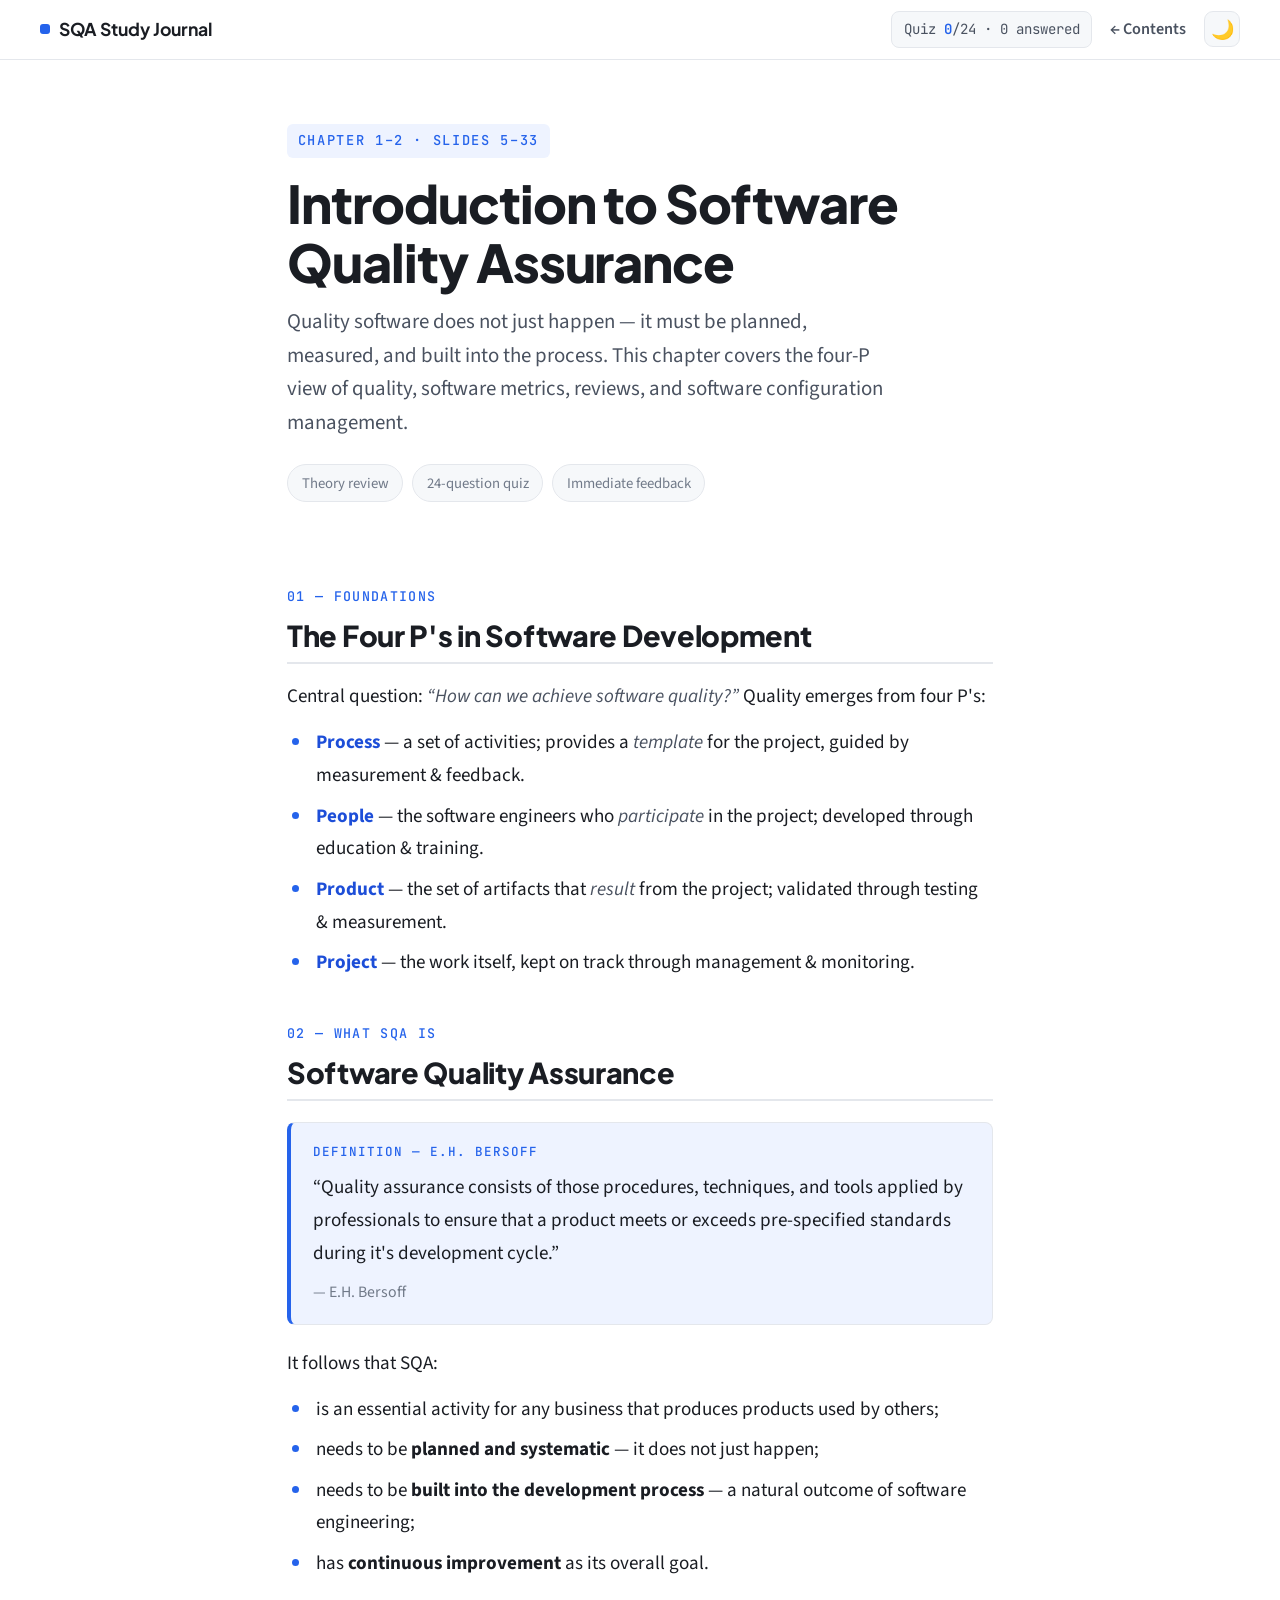
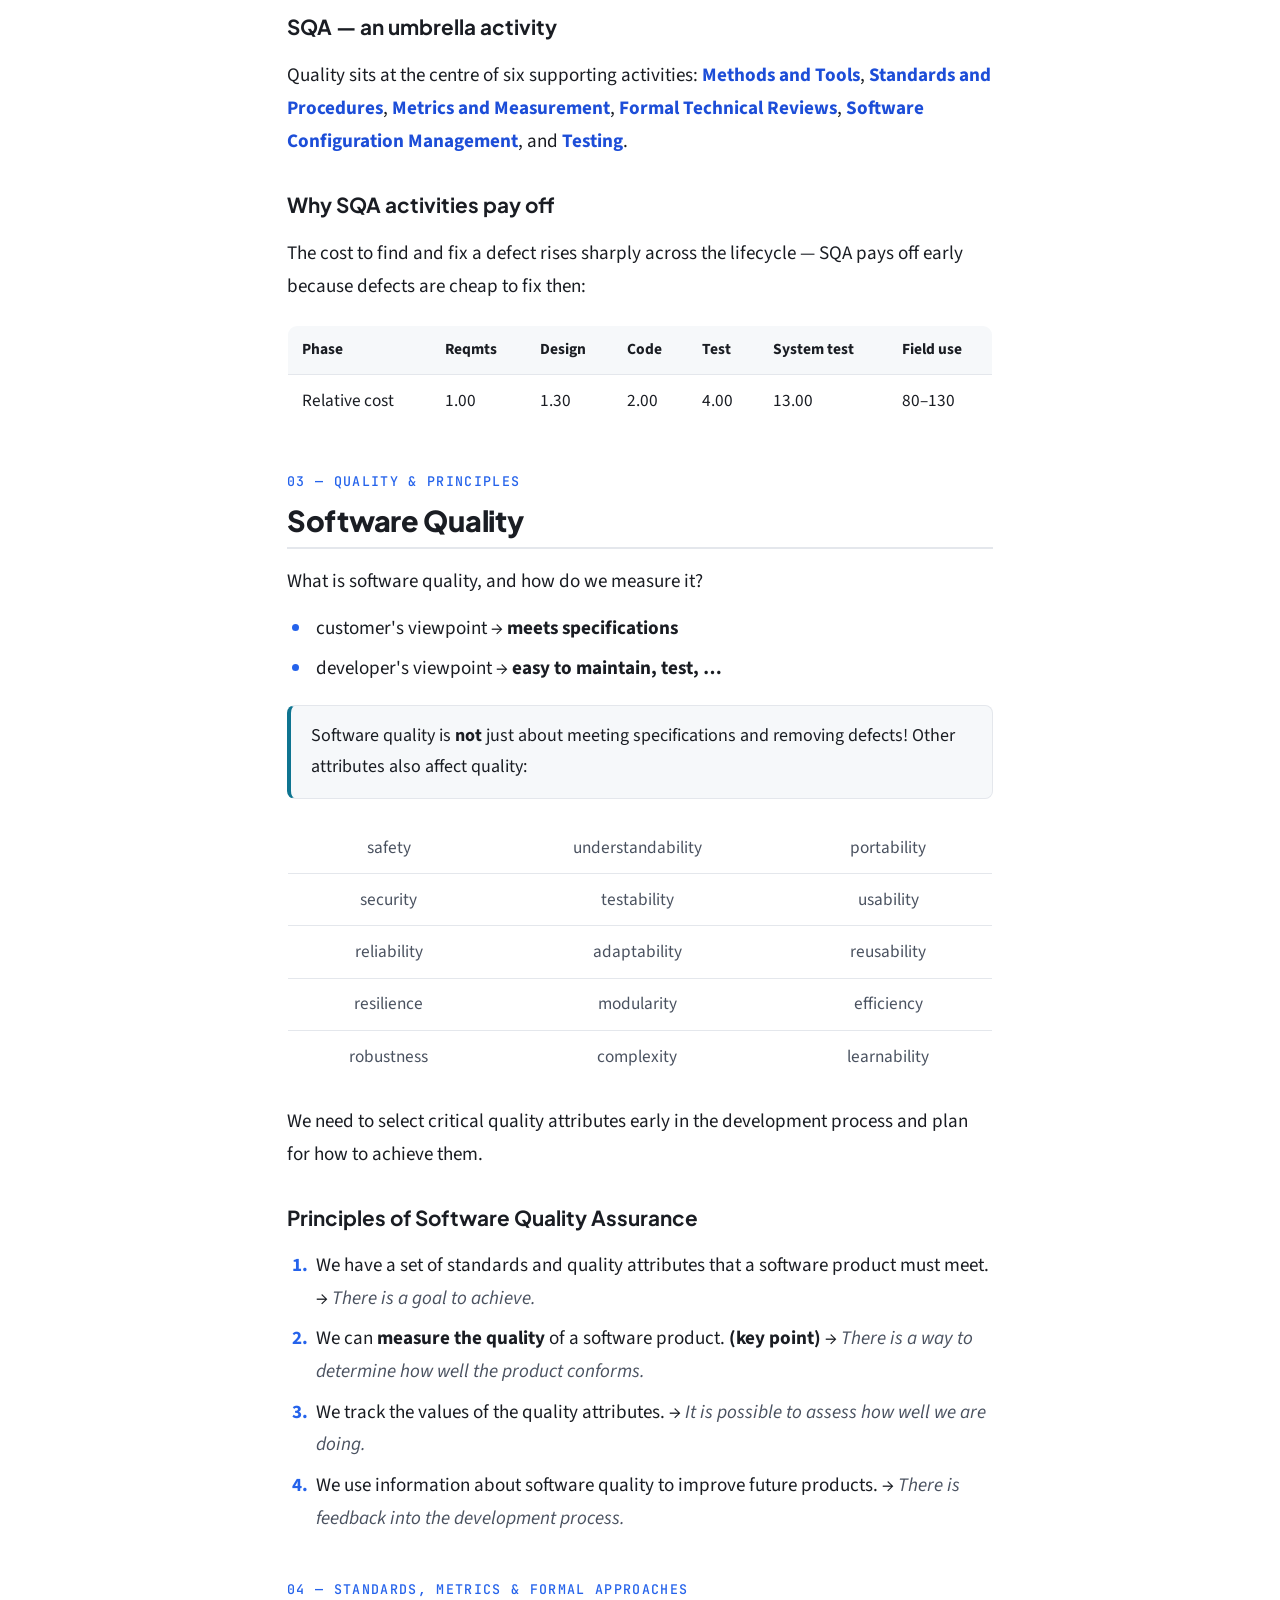
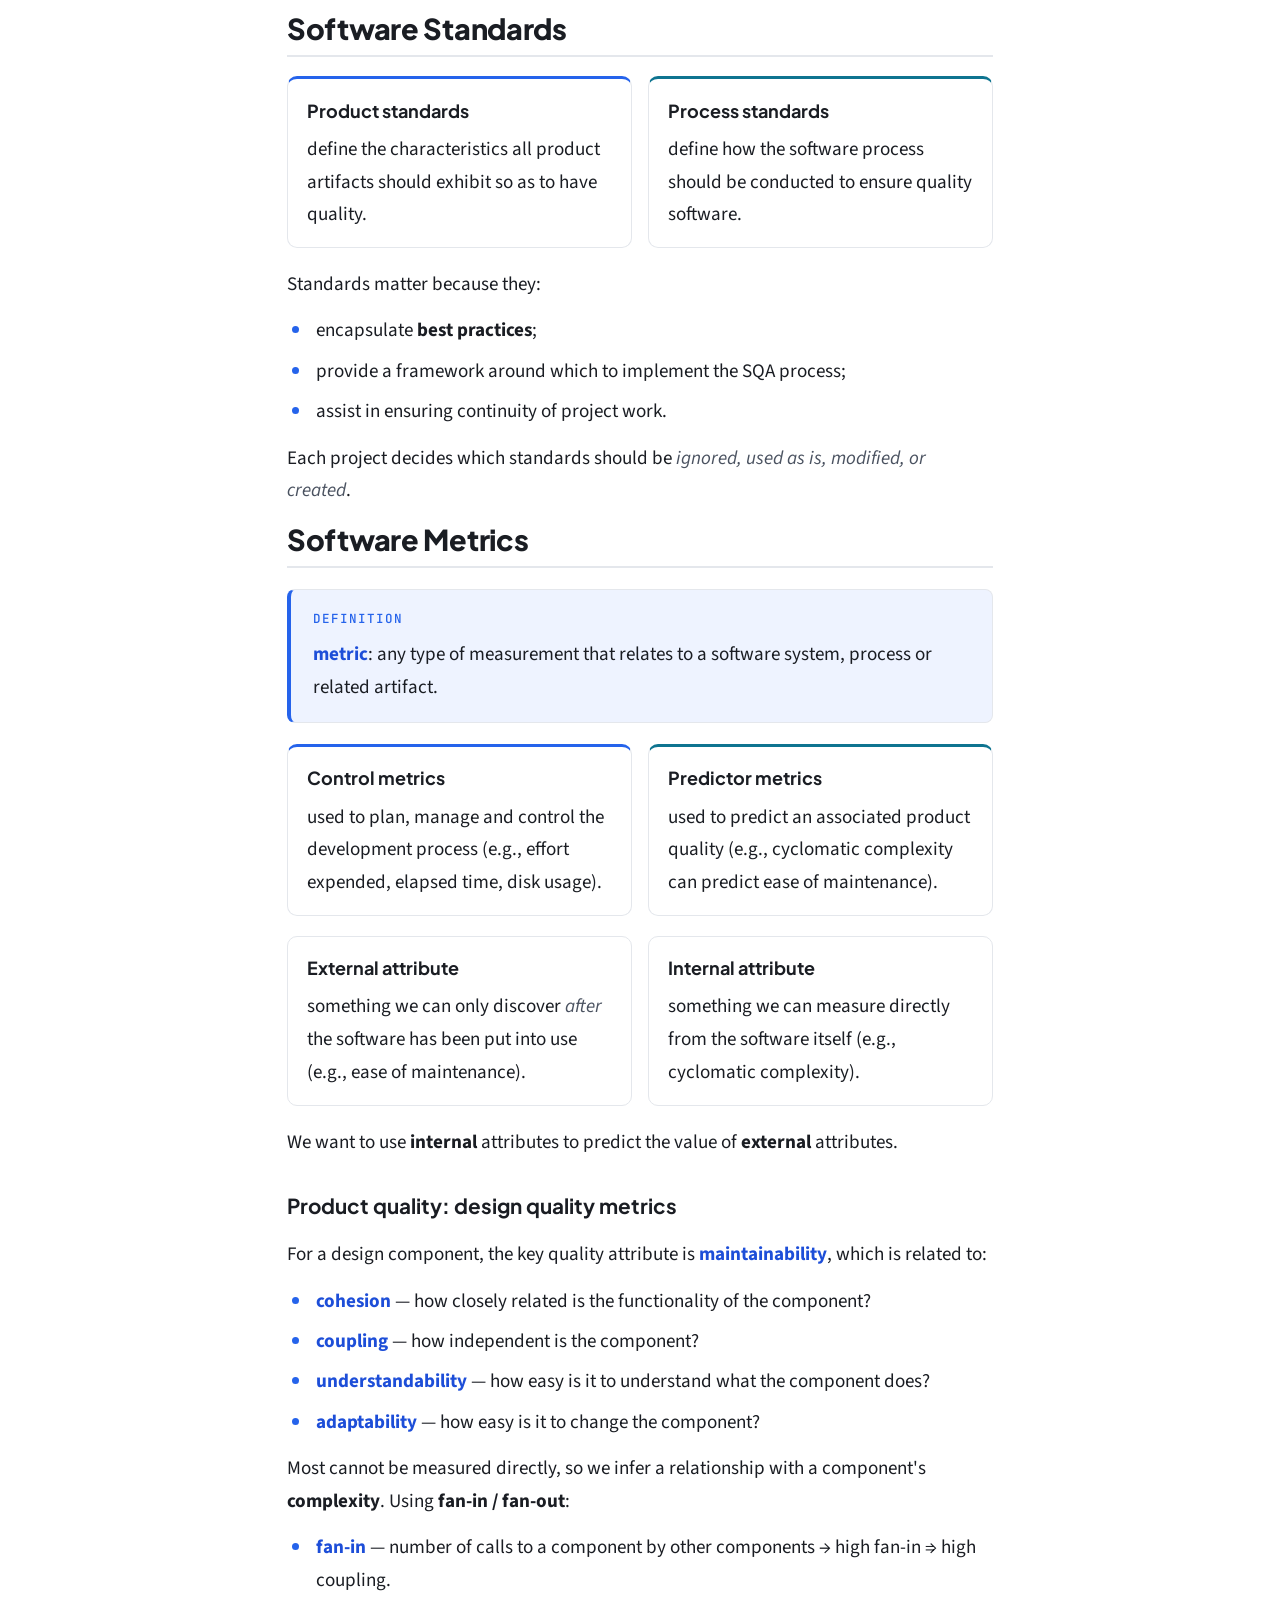
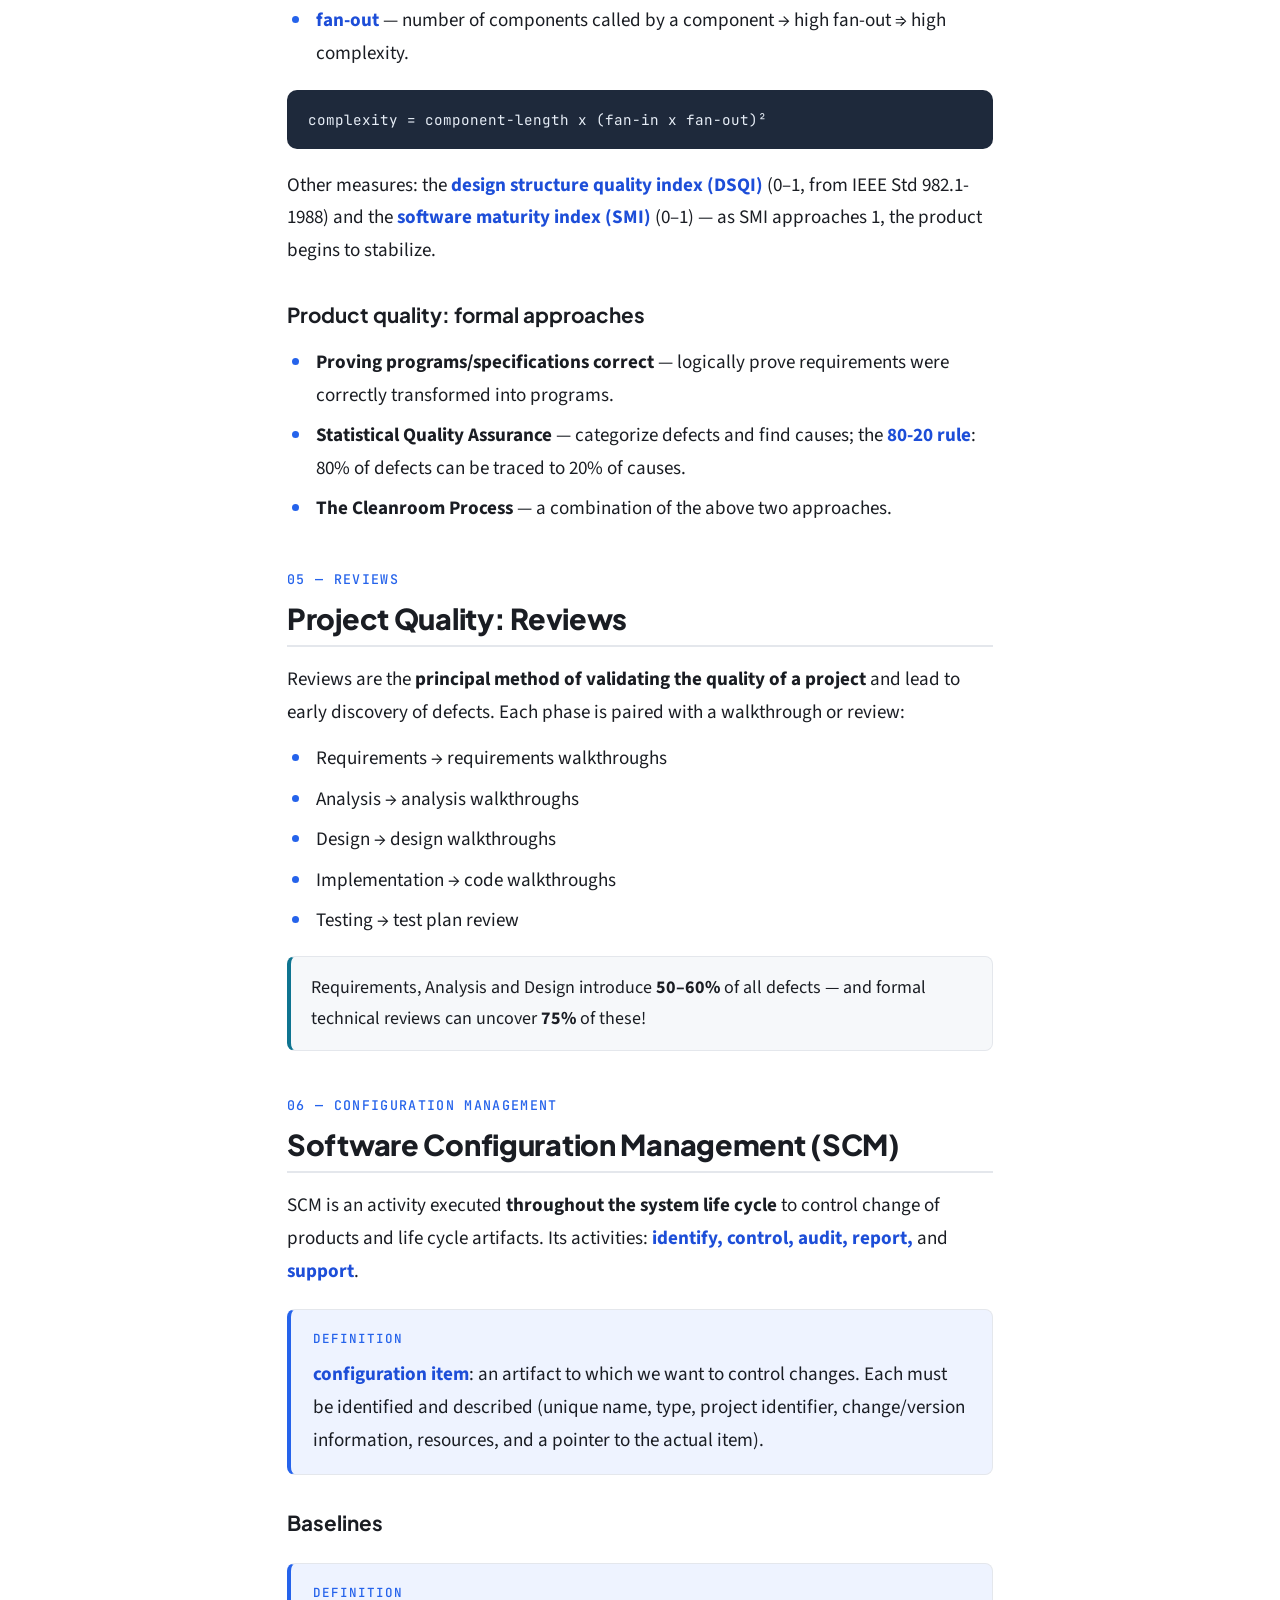
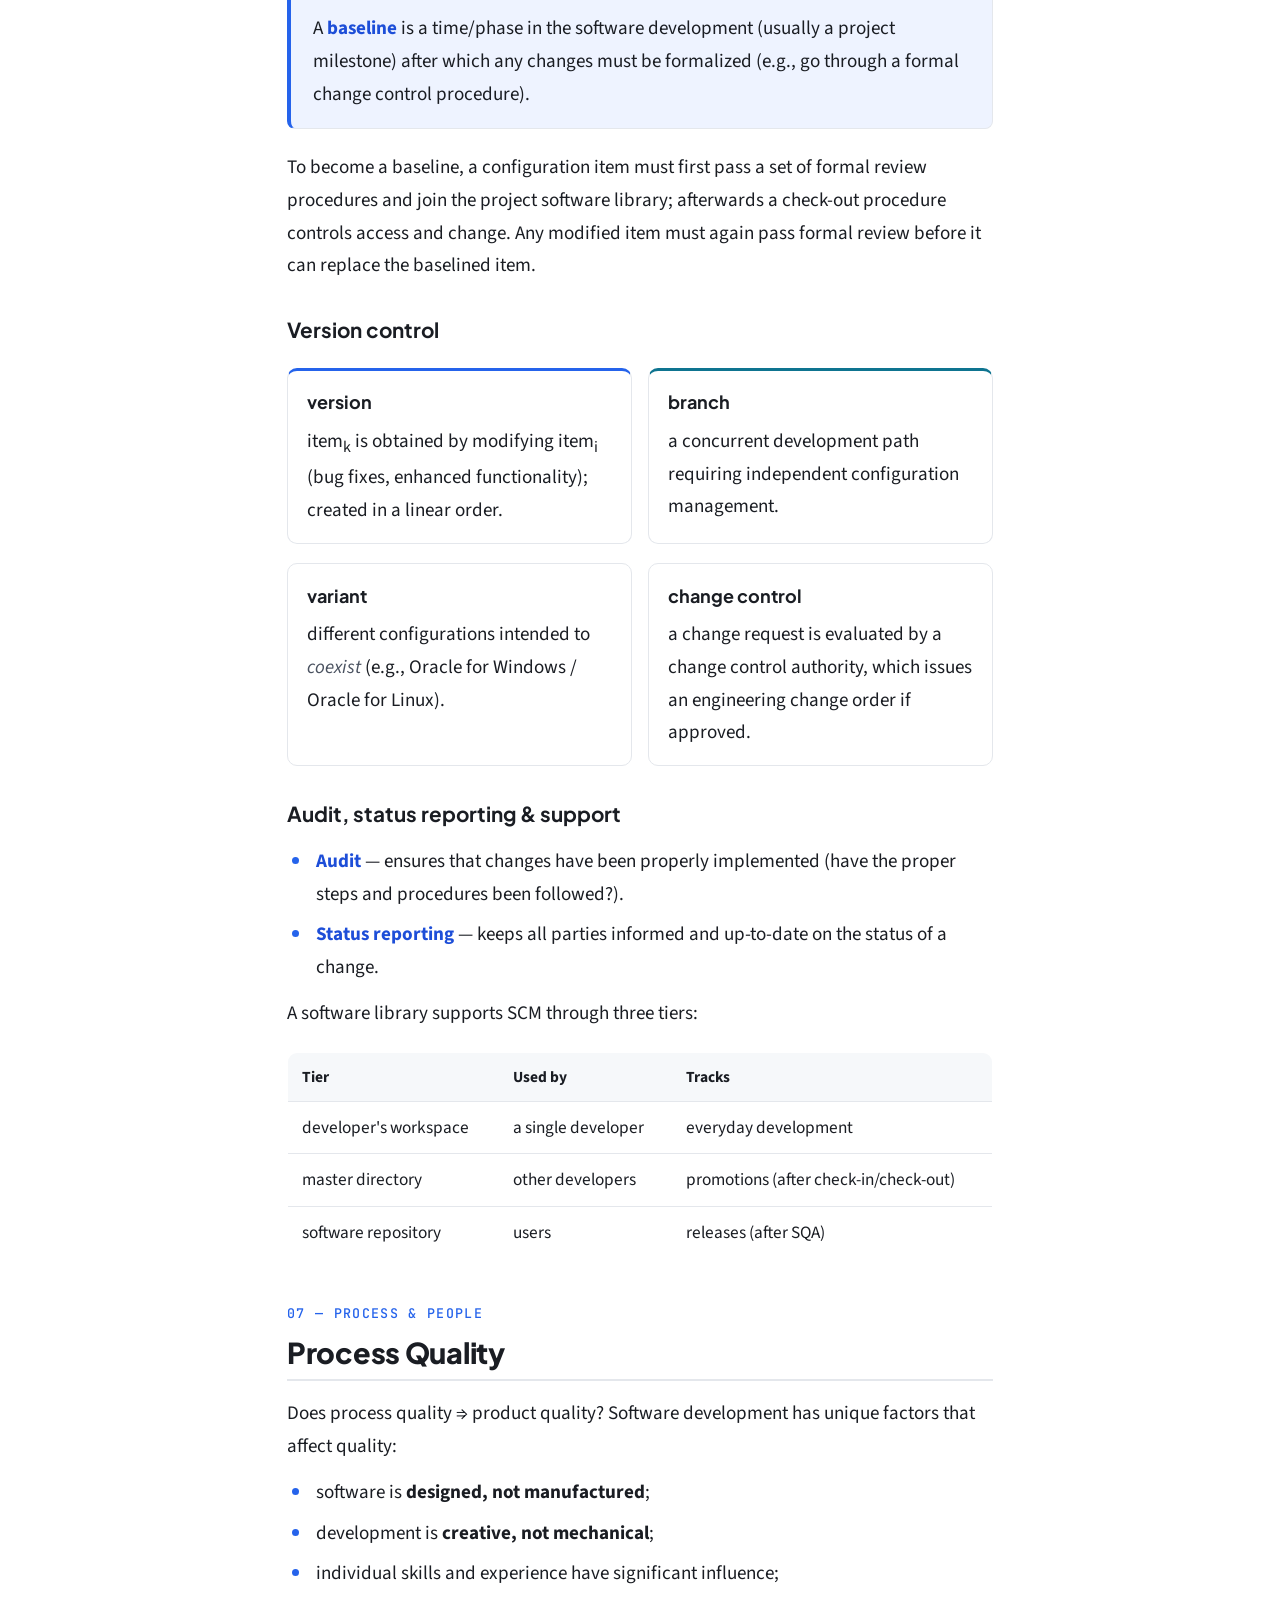
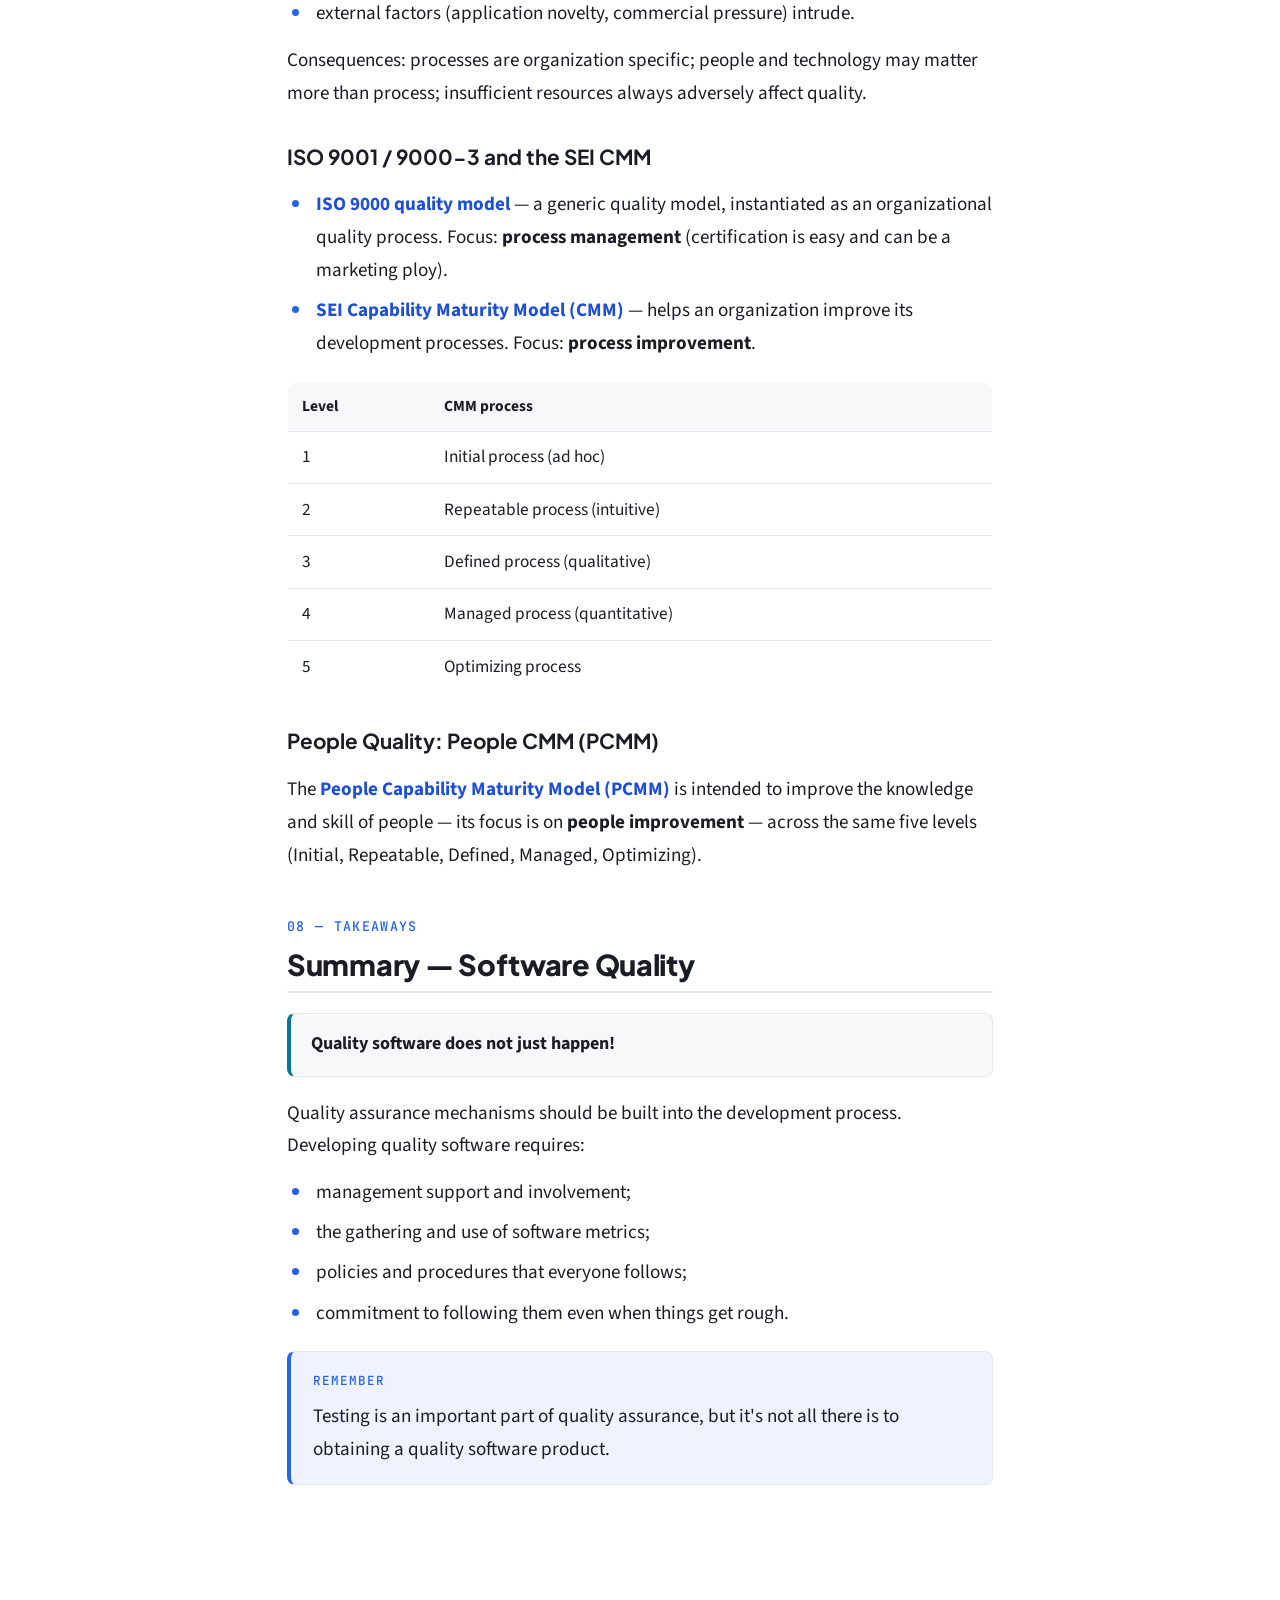
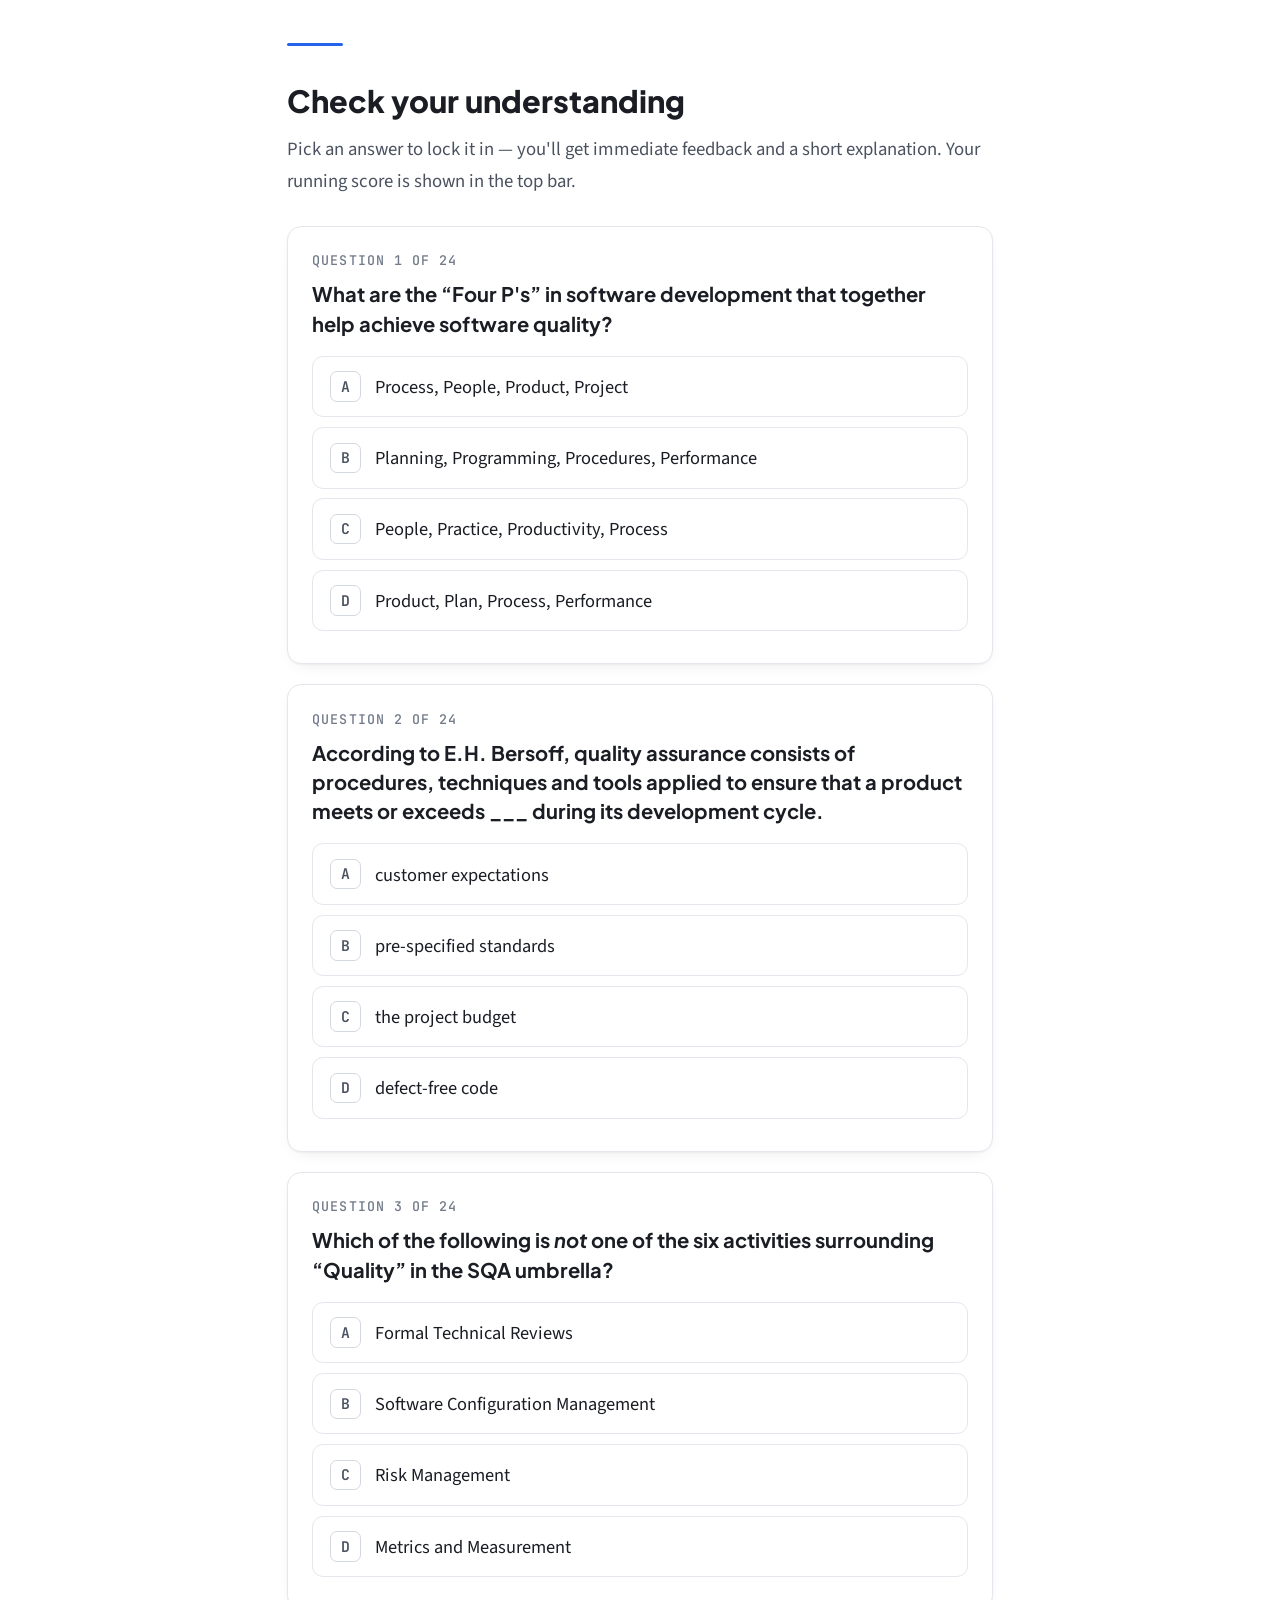
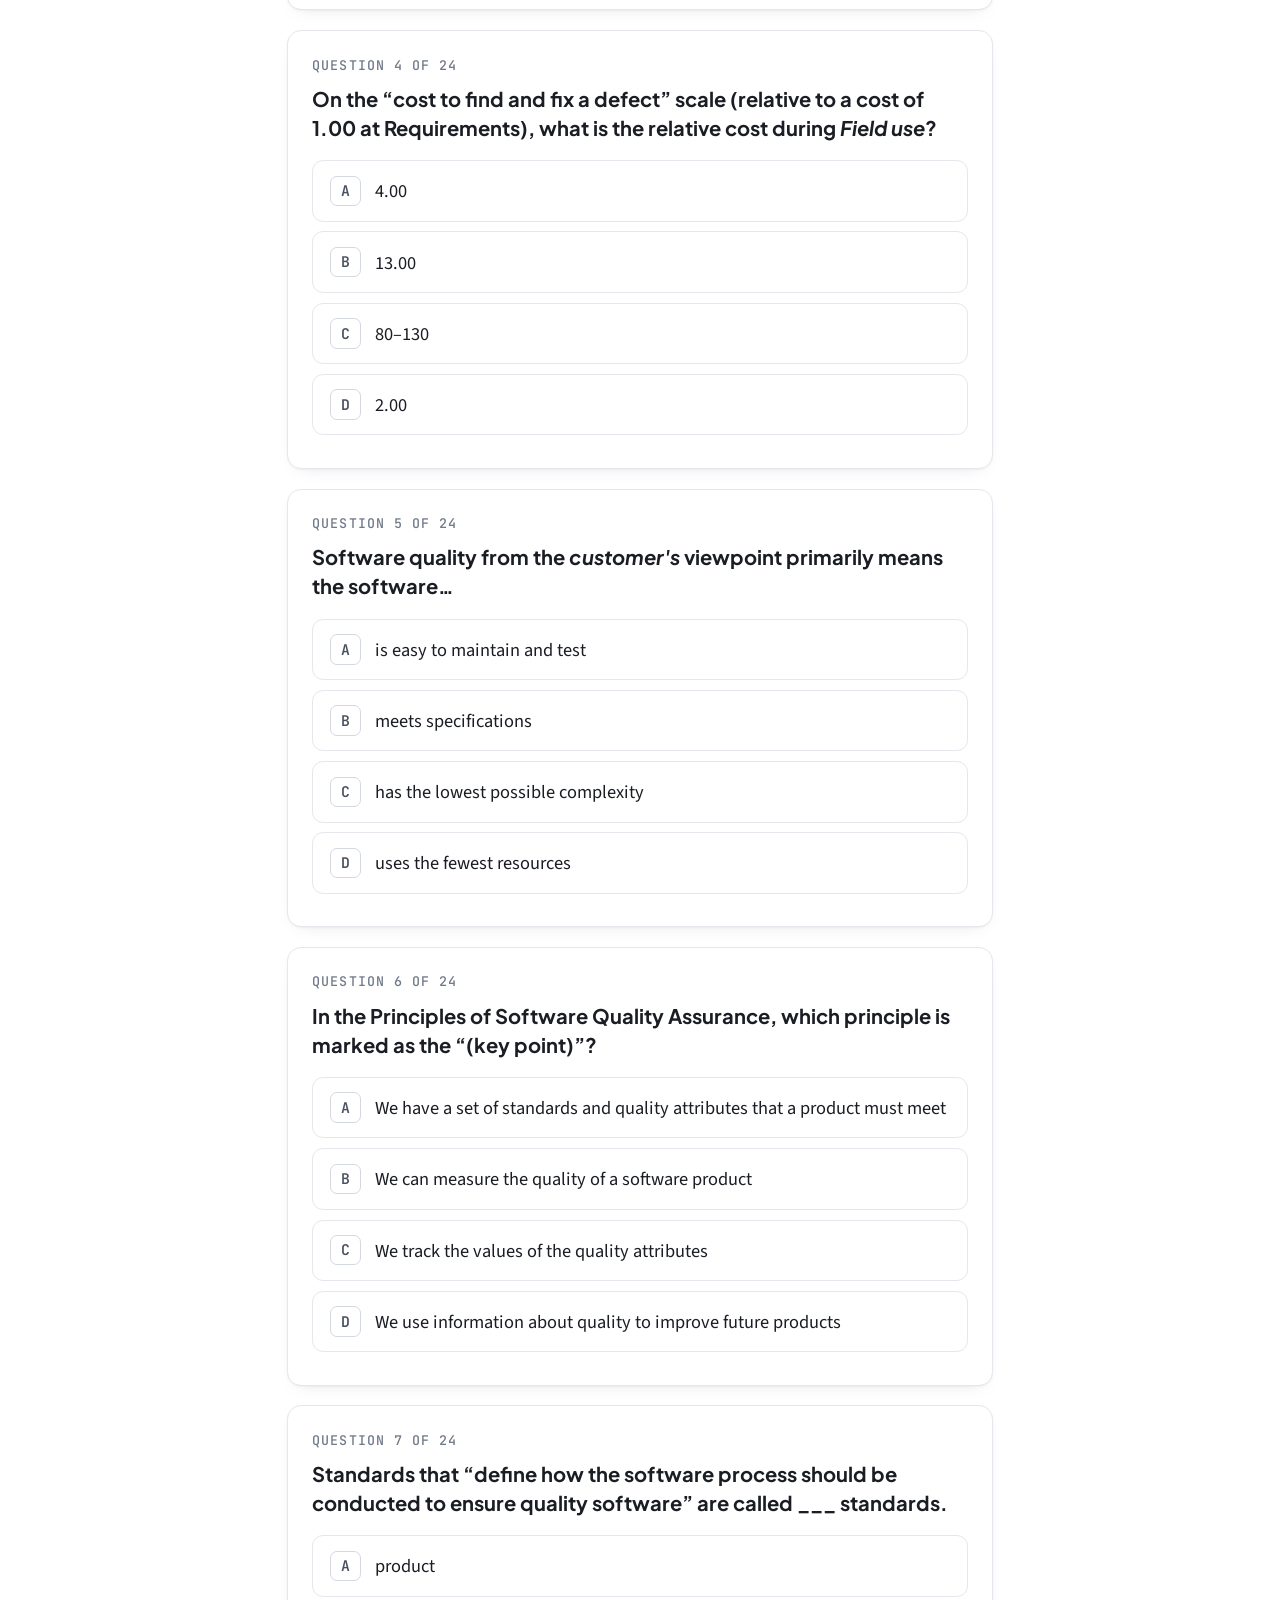
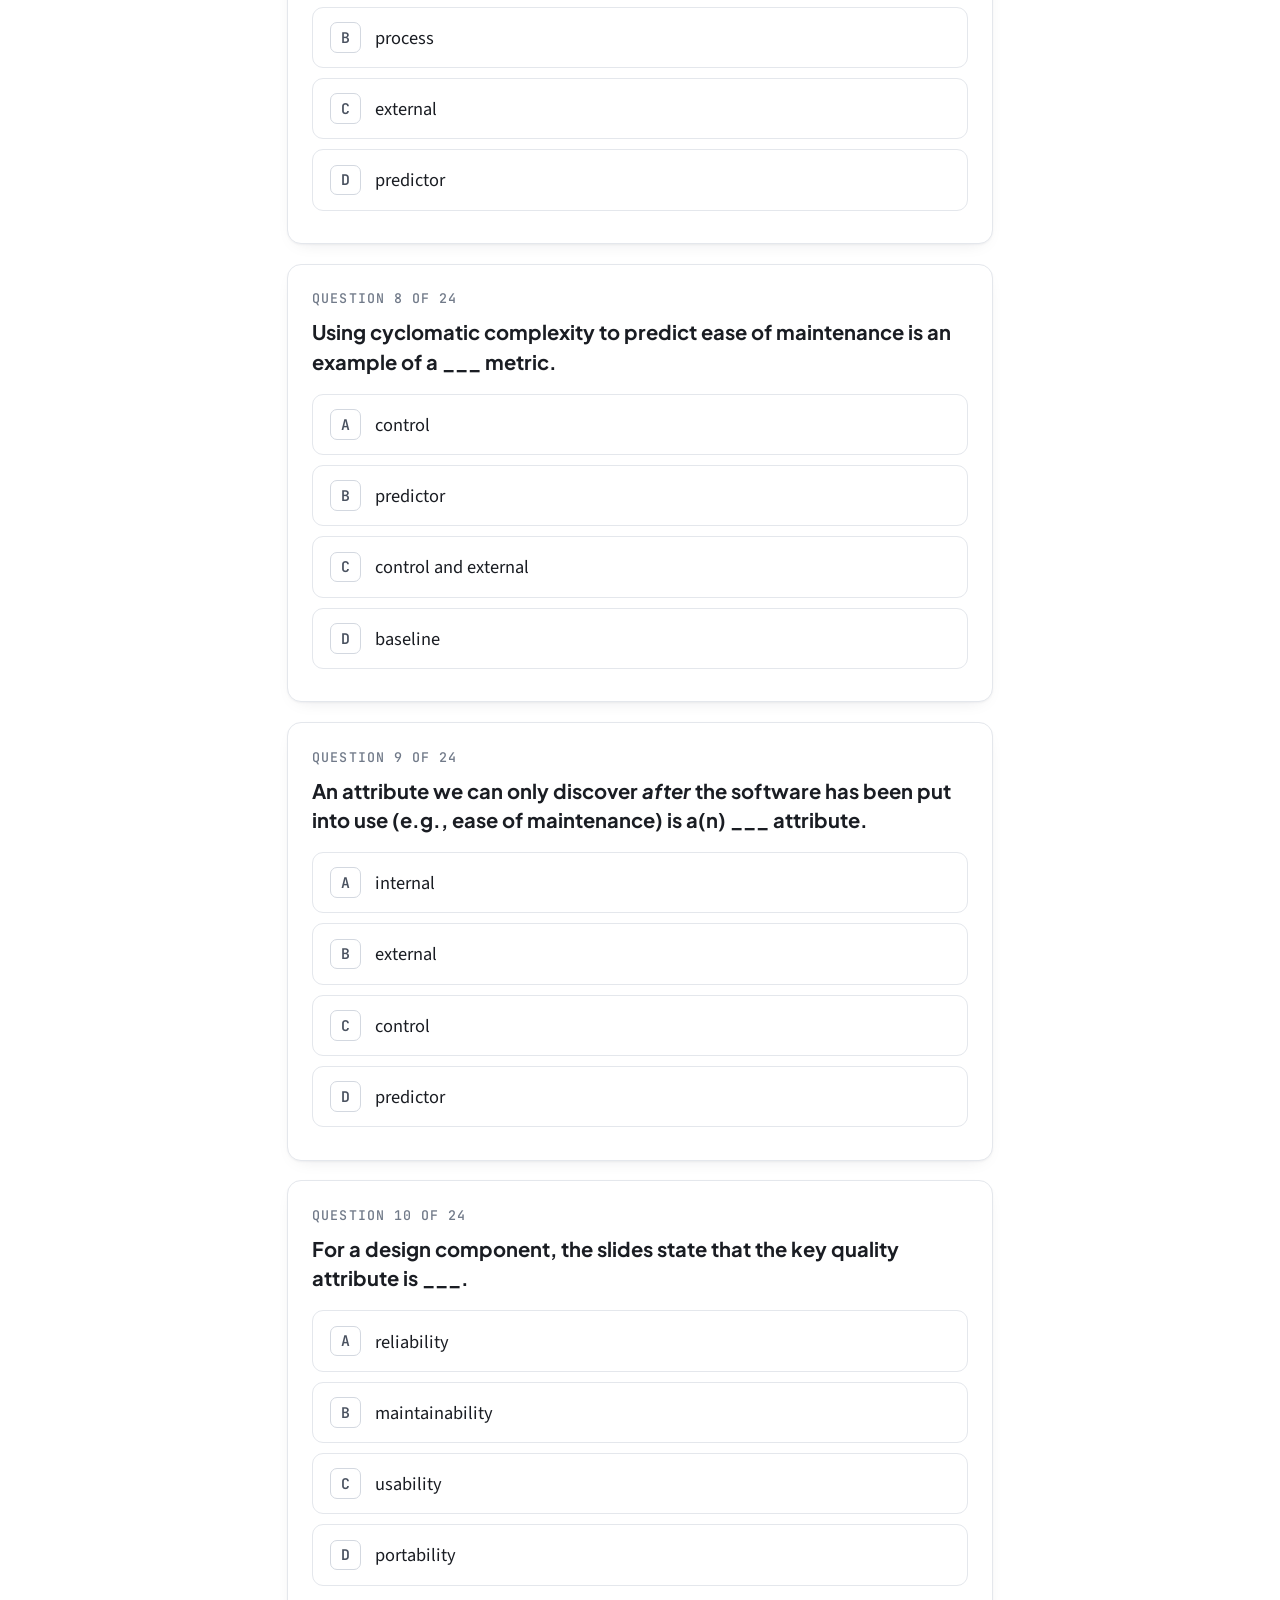
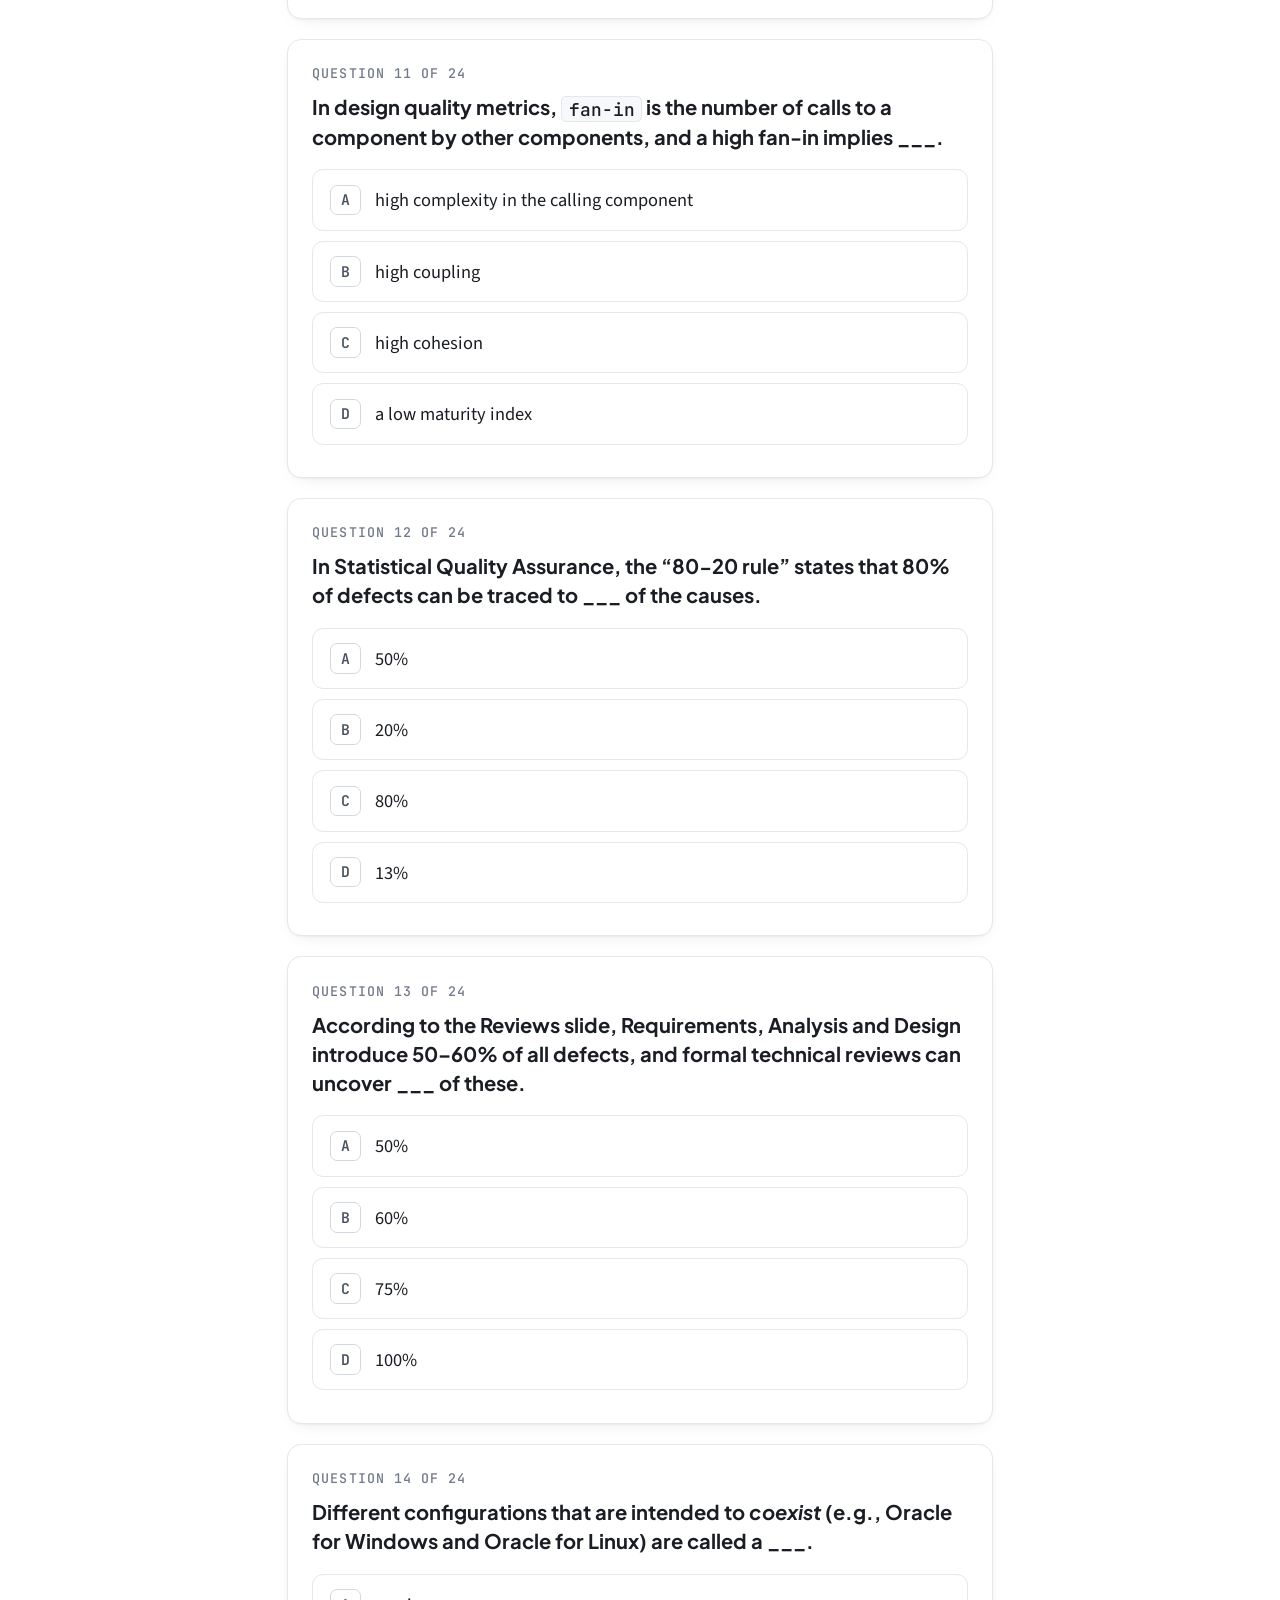
==== commit d5b0990f: "Tighten theory and expand quizzes (131->190 questions)" ====
--- a/chapter-01-intro-to-sqa.html
+++ b/chapter-01-intro-to-sqa.html
@@ -26,13 +26,12 @@
   <section class="hero reveal">
     <p class="eyebrow">Chapter 1–2 · Slides 5–33</p>
     <h1>Introduction to Software Quality Assurance</h1>
-    <p class="lede">Quality software does not just happen — it has to be planned,
-       measured, and built into the development process. This chapter reviews the
-       people, process, product and project view of quality, software metrics,
-       reviews, and software configuration management.</p>
+    <p class="lede">Quality software does not just happen — it must be planned,
+       measured, and built into the process. This chapter covers the four-P view of
+       quality, software metrics, reviews, and software configuration management.</p>
     <div class="meta">
       <span>Theory review</span>
-      <span>16-question quiz</span>
+      <span>24-question quiz</span>
       <span>Immediate feedback</span>
     </div>
   </section>
@@ -43,8 +42,8 @@
     <section class="sec">
       <p class="kicker">01 — Foundations</p>
       <h2>The Four P's in Software Development</h2>
-      <p>The central question of the chapter is: <em>“How can we achieve software
-         quality?”</em> Quality emerges from the interaction of four P's:</p>
+      <p>Central question: <em>“How can we achieve software quality?”</em>
+         Quality emerges from four P's:</p>
       <ul>
         <li><span class="term">Process</span> — a set of activities; provides a <em>template</em> for the project, guided by measurement &amp; feedback.</li>
         <li><span class="term">People</span> — the software engineers who <em>participate</em> in the project; developed through education &amp; training.</li>
@@ -78,8 +77,8 @@
          <span class="term">Software Configuration Management</span>, and <span class="term">Testing</span>.</p>
 
       <h3>Why SQA activities pay off</h3>
-      <p>The cost to find and fix a defect rises sharply across the lifecycle —
-         SQA pays off in the early phases because defects are cheap to fix:</p>
+      <p>The cost to find and fix a defect rises sharply across the lifecycle — SQA
+         pays off early because defects are cheap to fix then:</p>
       <div class="tbl-wrap">
         <table class="t">
           <thead><tr><th>Phase</th><th>Reqmts</th><th>Design</th><th>Code</th><th>Test</th><th>System&nbsp;test</th><th>Field&nbsp;use</th></tr></thead>
@@ -130,9 +129,13 @@
         <div class="box teal"><h4>Process standards</h4>
           define how the software process should be conducted to ensure quality software.</div>
       </div>
-      <p>Standards matter because they encapsulate <strong>best practices</strong>, provide a
-         framework around which to implement the SQA process, and assist in ensuring
-         continuity of project work. Each project decides which standards should be
+      <p>Standards matter because they:</p>
+      <ul>
+        <li>encapsulate <strong>best practices</strong>;</li>
+        <li>provide a framework around which to implement the SQA process;</li>
+        <li>assist in ensuring continuity of project work.</li>
+      </ul>
+      <p>Each project decides which standards should be
          <em>ignored, used as is, modified, or created</em>.</p>
 
       <h2>Software Metrics</h2>
@@ -165,8 +168,8 @@
         <li><span class="term">understandability</span> — how easy is it to understand what the component does?</li>
         <li><span class="term">adaptability</span> — how easy is it to change the component?</li>
       </ul>
-      <p>Most of these cannot be measured directly, so we infer a relationship with a
-         component's <strong>complexity</strong>. Using <strong>fan-in / fan-out</strong>:</p>
+      <p>Most cannot be measured directly, so we infer a relationship with a component's
+         <strong>complexity</strong>. Using <strong>fan-in / fan-out</strong>:</p>
       <ul>
         <li><span class="term">fan-in</span> — number of calls to a component by other components → high fan-in ⇒ high coupling.</li>
         <li><span class="term">fan-out</span> — number of components called by a component → high fan-out ⇒ high complexity.</li>
@@ -187,10 +190,15 @@
     <section class="sec">
       <p class="kicker">05 — Reviews</p>
       <h2>Project Quality: Reviews</h2>
-      <p>Reviews are the principal method of validating the quality of a project, and
-         lead to early discovery of defects — each phase is paired with a walkthrough
-         or review (requirements walkthroughs, analysis walkthroughs, design
-         walkthroughs, code walkthroughs, test plan review).</p>
+      <p>Reviews are the <strong>principal method of validating the quality of a project</strong>
+         and lead to early discovery of defects. Each phase is paired with a walkthrough or review:</p>
+      <ul>
+        <li>Requirements → requirements walkthroughs</li>
+        <li>Analysis → analysis walkthroughs</li>
+        <li>Design → design walkthroughs</li>
+        <li>Implementation → code walkthroughs</li>
+        <li>Testing → test plan review</li>
+      </ul>
       <div class="note">Requirements, Analysis and Design introduce <b>50–60%</b> of all
         defects — and formal technical reviews can uncover <b>75%</b> of these!</div>
     </section>
@@ -198,8 +206,8 @@
     <section class="sec">
       <p class="kicker">06 — Configuration Management</p>
       <h2>Software Configuration Management (SCM)</h2>
-      <p>SCM is an activity executed throughout the system life cycle to control change
-         of products and life cycle artifacts. Its activities are
+      <p>SCM is an activity executed <strong>throughout the system life cycle</strong> to
+         control change of products and life cycle artifacts. Its activities:
          <span class="term">identify, control, audit, report,</span> and <span class="term">support</span>.</p>
       <div class="def">
         <span class="label">Definition</span>
@@ -218,7 +226,8 @@
       </div>
       <p>To become a baseline, a configuration item must first pass a set of formal review
          procedures and join the project software library; afterwards a check-out
-         procedure controls access and change.</p>
+         procedure controls access and change. Any modified item must again pass formal
+         review before it can replace the baselined item.</p>
 
       <h3>Version control</h3>
       <div class="duo">
@@ -256,18 +265,24 @@
       <p class="kicker">07 — Process &amp; People</p>
       <h2>Process Quality</h2>
       <p>Does process quality ⇒ product quality? Software development has unique factors
-         that affect quality: software is <strong>designed, not manufactured</strong>;
-         development is <strong>creative, not mechanical</strong>; individual skills and
-         experience have significant influence; and external factors (novelty, commercial
-         pressure) intrude. So processes are organization specific, people and technology
-         may matter more than process, and insufficient resources always hurt quality.</p>
+         that affect quality:</p>
+      <ul>
+        <li>software is <strong>designed, not manufactured</strong>;</li>
+        <li>development is <strong>creative, not mechanical</strong>;</li>
+        <li>individual skills and experience have significant influence;</li>
+        <li>external factors (application novelty, commercial pressure) intrude.</li>
+      </ul>
+      <p>Consequences: processes are organization specific; people and technology may
+         matter more than process; insufficient resources always adversely affect quality.</p>
 
       <h3>ISO 9001 / 9000-3 and the SEI CMM</h3>
-      <p>The <span class="term">ISO 9000 quality model</span> is a generic quality model,
-         instantiated as an organizational quality process — its focus is on
-         <strong>process management</strong> (certification is easy and can be a marketing ploy).
-         The <span class="term">SEI Capability Maturity Model (CMM)</span> helps an organization
-         improve its development processes — its focus is on <strong>process improvement</strong>:</p>
+      <ul>
+        <li><span class="term">ISO 9000 quality model</span> — a generic quality model,
+            instantiated as an organizational quality process. Focus:
+            <strong>process management</strong> (certification is easy and can be a marketing ploy).</li>
+        <li><span class="term">SEI Capability Maturity Model (CMM)</span> — helps an organization
+            improve its development processes. Focus: <strong>process improvement</strong>.</li>
+      </ul>
       <div class="tbl-wrap">
         <table class="t">
           <thead><tr><th>Level</th><th>CMM process</th></tr></thead>
@@ -292,10 +307,14 @@
       <p class="kicker">08 — Takeaways</p>
       <h2>Summary — Software Quality</h2>
       <div class="note"><b>Quality software does not just happen!</b></div>
-      <p>Quality assurance mechanisms should be built into the software development
-         process. Developing quality software requires management support and
-         involvement, the gathering and use of software metrics, policies and procedures
-         that everyone follows, and commitment to following them even when things get rough.</p>
+      <p>Quality assurance mechanisms should be built into the development process.
+         Developing quality software requires:</p>
+      <ul>
+        <li>management support and involvement;</li>
+        <li>the gathering and use of software metrics;</li>
+        <li>policies and procedures that everyone follows;</li>
+        <li>commitment to following them even when things get rough.</li>
+      </ul>
       <div class="def">
         <span class="label">Remember</span>
         <p>Testing is an important part of quality assurance, but it's not all there is
@@ -468,6 +487,74 @@
       ],
       answer: 0,
       explain: "PCMM is intended to improve the knowledge and skill of people — its focus is on <strong>people improvement</strong>. (ISO 9000's focus is process management; CMM's is process improvement.)"
+    },
+    {
+      q: "According to the slides, what is the <em>overall goal</em> of SQA?",
+      options: [
+        "Removing every defect before release",
+        "Continuous improvement",
+        "Achieving ISO 9000 certification",
+        "Minimizing testing effort"
+      ],
+      answer: 1,
+      explain: "The SQA slide lists <strong>continuous improvement</strong> as the overall goal. SQA must also be planned and systematic and built into the development process."
+    },
+    {
+      q: "On the “cost to find and fix a defect” scale, what is the relative cost during <em>System test</em>?",
+      options: [ "2.00", "4.00", "13.00", "80–130" ],
+      answer: 2,
+      explain: "The scale runs 1.00 (Reqmts), 1.30 (Design), 2.00 (Code), 4.00 (Test), <strong>13.00 (System test)</strong>, 80–130 (Field use)."
+    },
+    {
+      q: "In the design quality metric <code>complexity = component-length × (fan-in × fan-out)²</code>, a high <em>fan-out</em> implies that the calling component has high ___.",
+      options: [ "coupling", "complexity", "cohesion", "maintainability" ],
+      answer: 1,
+      explain: "High <strong>fan-out ⇒ the calling component has high complexity</strong>; high fan-in ⇒ high coupling. The formula was validated using the Unix system."
+    },
+    {
+      q: "The software maturity index (SMI) ranges from 0–1. What does it indicate as it approaches 1?",
+      options: [
+        "The product begins to stabilize",
+        "Coupling is increasing",
+        "The design must be reworked",
+        "Defect density is rising"
+      ],
+      answer: 0,
+      explain: "As <strong>SMI approaches 1, the product begins to stabilize</strong>. The DSQI (also 0–1, from IEEE Std 982.1-1988) is used to compare with past designs."
+    },
+    {
+      q: "Which formal approach to product quality is described as “a combination of” proving programs correct and Statistical Quality Assurance?",
+      options: [
+        "The DSQI method",
+        "The Cleanroom Process",
+        "Fan-in / fan-out analysis",
+        "The 80-20 rule"
+      ],
+      answer: 1,
+      explain: "<strong>The Cleanroom Process</strong> is a combination of (a) proving programs/specifications correct and (b) Statistical Quality Assurance."
+    },
+    {
+      q: "A time or phase in development (usually a project milestone) after which any changes must be formalized is called a ___.",
+      options: [ "variant", "baseline", "configuration item", "branch" ],
+      answer: 1,
+      explain: "A <strong>baseline</strong> is a time/phase (usually a project milestone) after which changes must be formalized, e.g., go through a formal change control procedure."
+    },
+    {
+      q: "In SCM change control, who evaluates a change request and issues an engineering change order if it is approved?",
+      options: [
+        "The change control authority",
+        "The single developer who owns the workspace",
+        "The end users who submitted it",
+        "The QA audit group"
+      ],
+      answer: 0,
+      explain: "The <strong>change control authority</strong> evaluates the request, decides, and issues an engineering change order if approved; the item is then checked-out, changed, checked-in after SQA, and version controlled."
+    },
+    {
+      q: "In the SEI CMM, which level is the “Initial process”, characterized as ad hoc with no formal procedures or project plans?",
+      options: [ "Level 1", "Level 2", "Level 3", "Level 5" ],
+      answer: 0,
+      explain: "<strong>Level 1 — Initial process (ad hoc)</strong>: no formal procedures, no cost estimates, no project plans. Level 5 is the Optimizing process."
     }
   ]
 };
